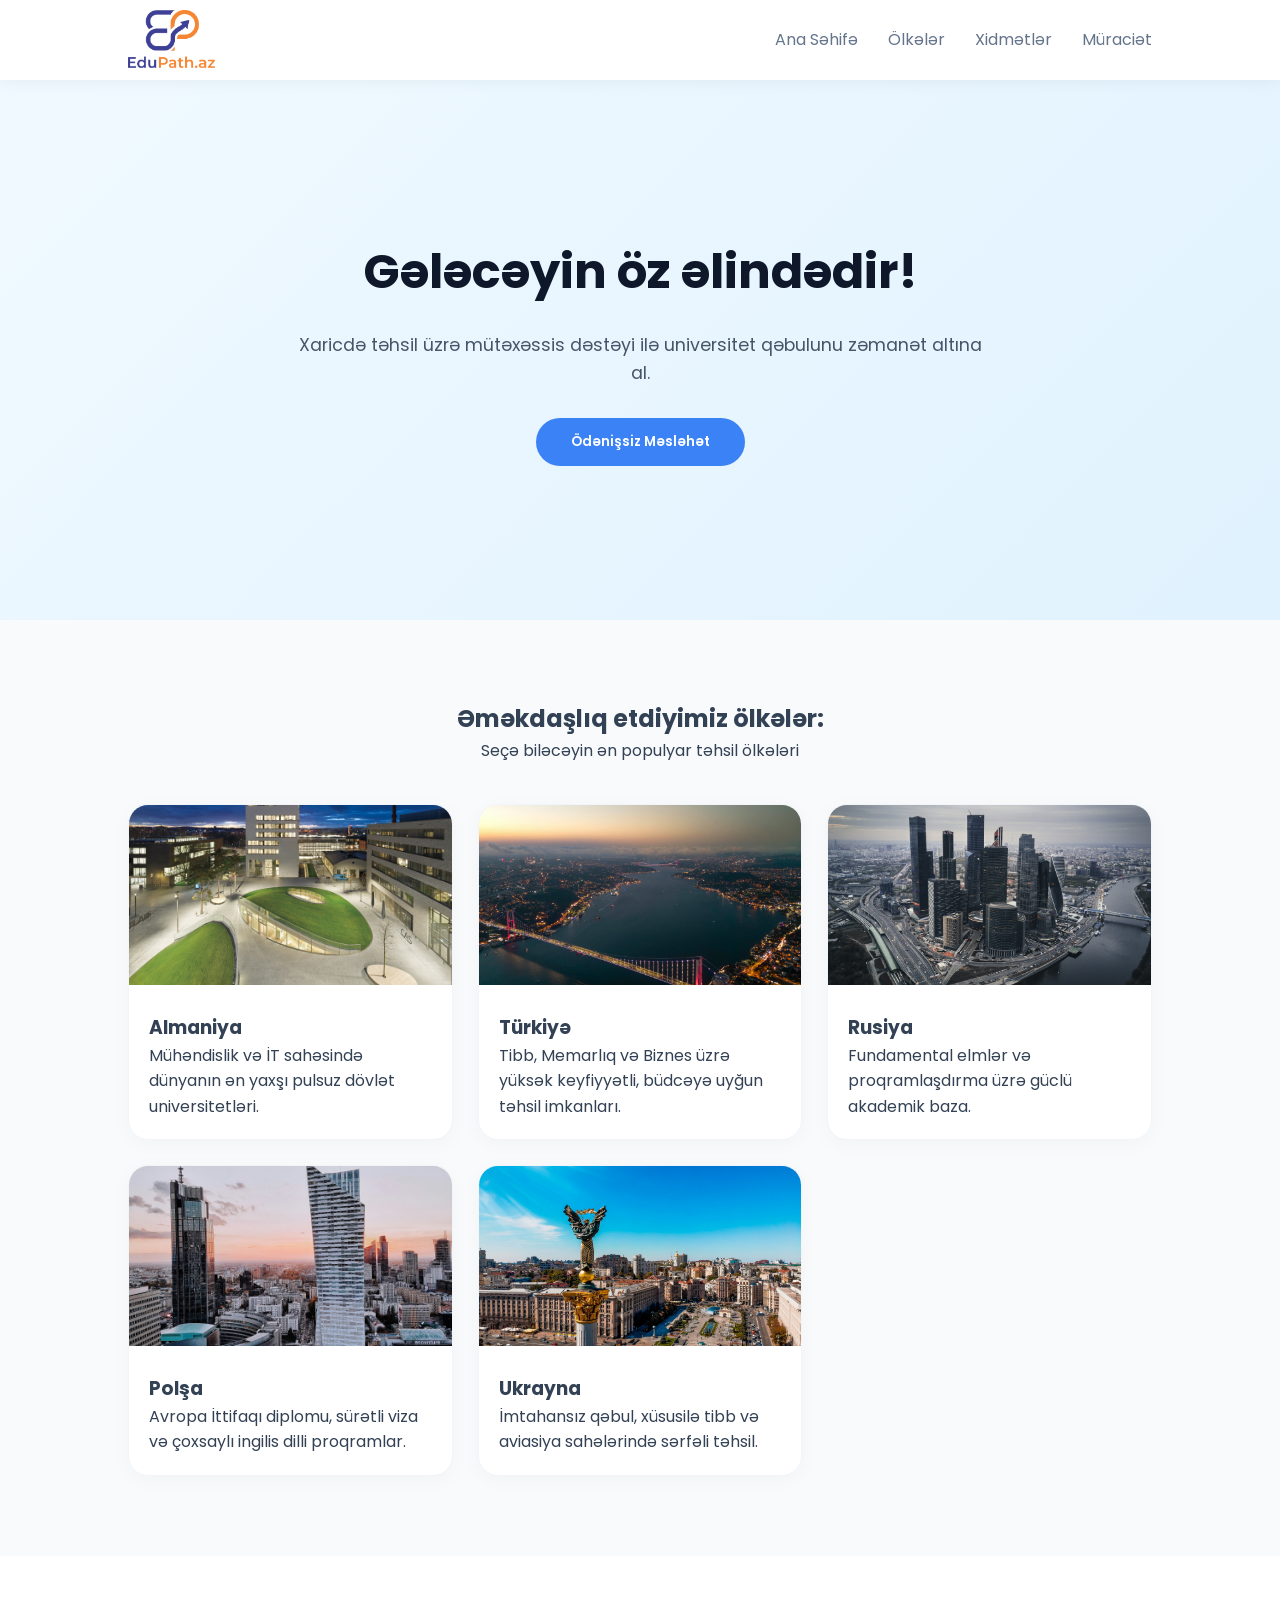
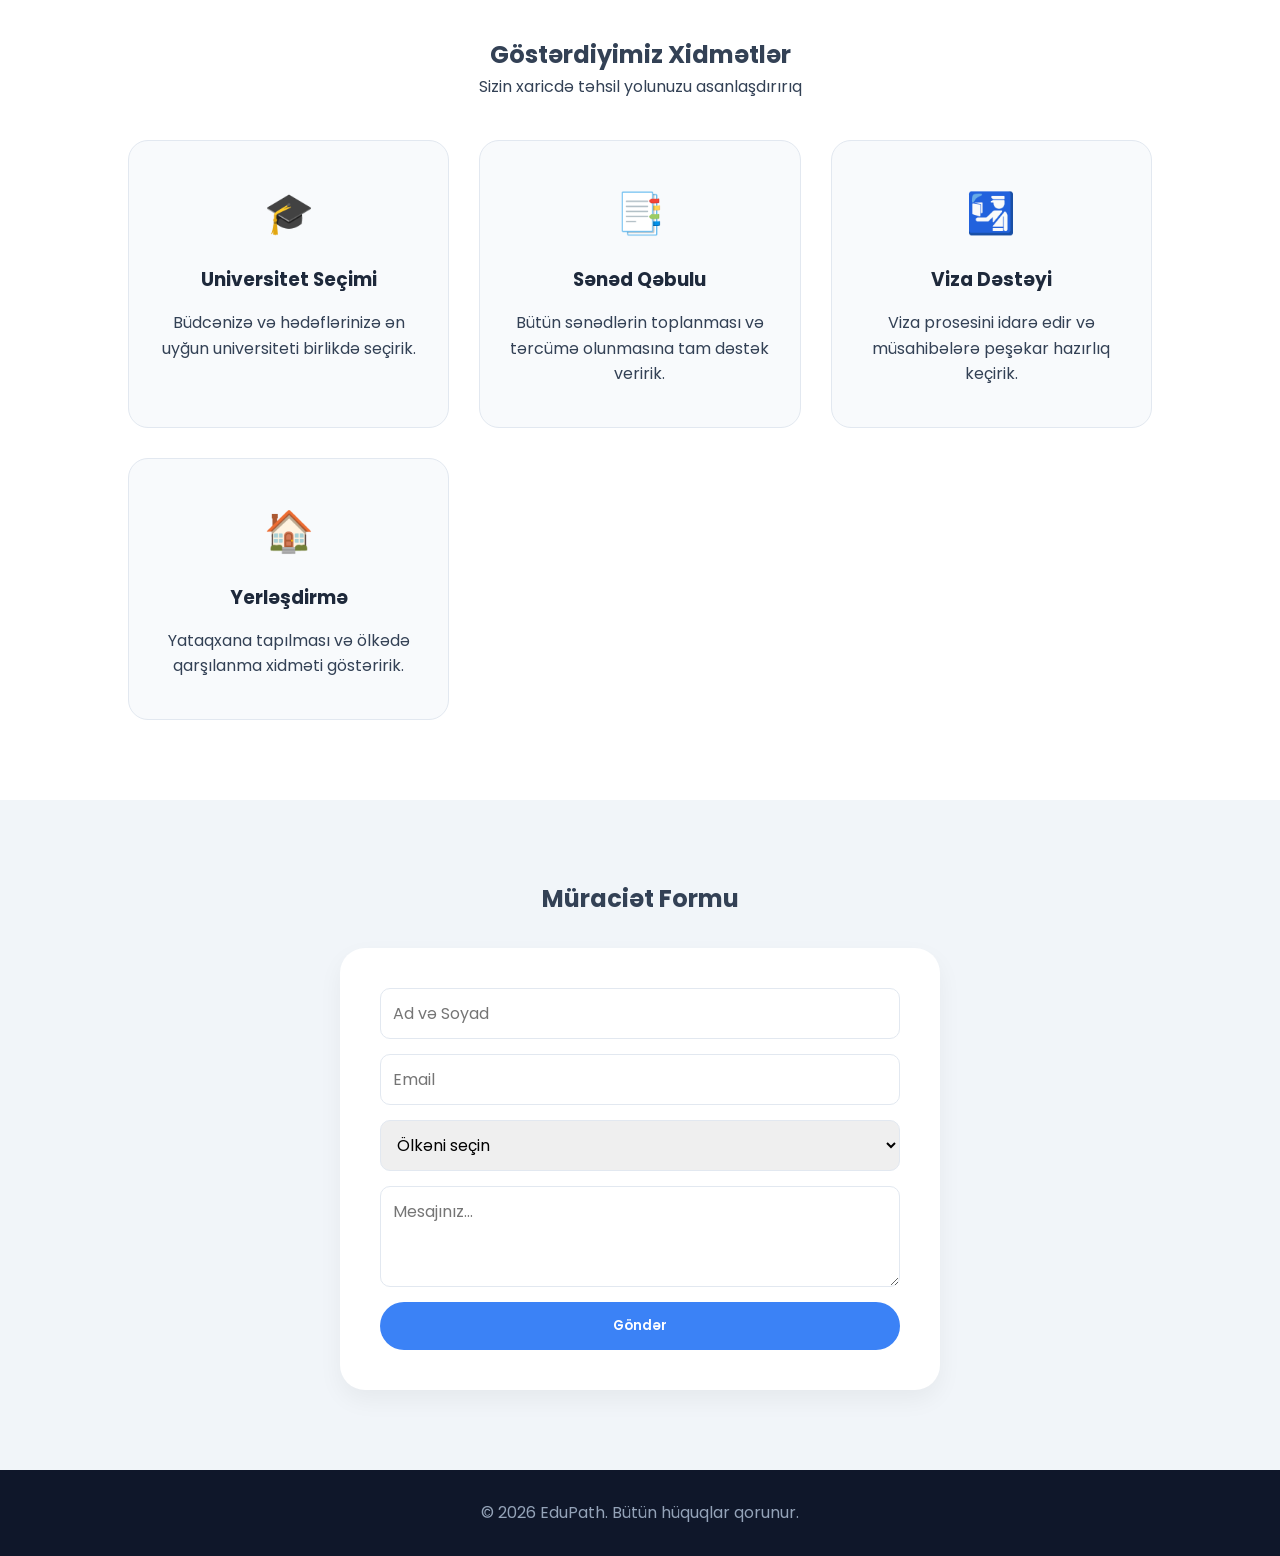
==== index.html @ 44a22308 "Update index.html" ====
<!DOCTYPE html>
<html lang="az">
<head>
    <meta charset="UTF-8">
    <meta name="viewport" content="width=device-width, initial-scale=1.0">
    <title>EduPath | Xaricdə Təhsil Konsultasiyası</title>
    <link rel="icon" type="image/png" href="favicon.png">
    <link href="https://fonts.googleapis.com/css2?family=Poppins:wght@300;400;600&display=swap" rel="stylesheet">
    
    <style>
        * { margin: 0; padding: 0; box-sizing: border-box; font-family: 'Poppins', sans-serif; scroll-behavior: smooth; }
        body { background-color: #f8fafc; color: #334155; line-height: 1.6; }

        /* Naviqasiya */
        nav {
            display: flex; justify-content: space-between; align-items: center;
            padding: 10px 10%; background: #ffffff;
            box-shadow: 0 2px 15px rgba(0,0,0,0.05);
            position: sticky; top: 0; z-index: 1000;
        }
        
        /* LOGO ÜÇÜN STİLLƏR - Yalnız Şəkil */
        .logo-link {
            display: flex;
            align-items: center;
            text-decoration: none;
        }
        .site-logo {
            height: 60px; /* Logonun hündürlüyünü buradan tənzimləyə bilərsən */
            width: auto;
            display: block;
        }

        nav ul { display: flex; list-style: none; }
        nav ul li { margin-left: 30px; }
        nav ul li a { text-decoration: none; color: #64748b; transition: 0.3s; }
        nav ul li a:hover { color: #3b82f6; }

        /* Hero */
        header {
            height: 60vh; display: flex; align-items: center; justify-content: center;
            text-align: center; background: linear-gradient(135deg, #f0f9ff 0%, #e0f2fe 100%);
            padding: 0 20px;
        }
        .hero-content h1 { font-size: 3rem; margin-bottom: 20px; color: #0f172a; }
        .hero-content p { font-size: 1.1rem; color: #475569; max-width: 700px; margin: 0 auto 30px; }

        /* Buttons */
        .btn-main {
            display: inline-block; padding: 14px 35px; background: #3b82f6; color: #fff;
            text-decoration: none; border-radius: 50px; font-weight: 600; transition: 0.3s;
            border: none; cursor: pointer;
        }
        .btn-main:hover { background: #2563eb; transform: translateY(-2px); }

        /* Popup (Modal) Styles */
        .modal-overlay {
            position: fixed; top: 0; left: 0; width: 100%; height: 100%;
            background: rgba(0, 0, 0, 0.5); display: none; 
            justify-content: center; align-items: center; z-index: 2000;
        }
        .modal-content {
            background: #fff; padding: 40px; border-radius: 20px;
            max-width: 500px; width: 90%; position: relative; text-align: center;
            box-shadow: 0 20px 40px rgba(0,0,0,0.2);
            animation: fadeIn 0.3s ease;
        }
        @keyframes fadeIn { from { transform: translateY(-20px); opacity: 0; } to { transform: translateY(0); opacity: 1; } }
        
        .close-btn {
            position: absolute; top: 15px; right: 20px; font-size: 24px;
            cursor: pointer; color: #94a3b8; font-weight: bold;
        }
        .close-btn:hover { color: #ef4444; }
        .modal-content h2 { margin-bottom: 15px; color: #1e293b; }
        .modal-content p { margin-bottom: 25px; color: #64748b; font-size: 1rem; }

        /* Ölkələr Grid */
        #countries { padding: 80px 10%; text-align: center; }
        .country-grid {
            display: grid; grid-template-columns: repeat(auto-fill, minmax(280px, 1fr));
            gap: 25px; margin-top: 40px;
        }
        .country-link { text-decoration: none; color: inherit; display: block; }
        .country-card {
            background: #fff; border-radius: 20px; overflow: hidden;
            box-shadow: 0 4px 20px rgba(0,0,0,0.03); border: 1px solid #f1f5f9;
            transition: all 0.4s ease;
        }
        .country-card:hover {
            transform: scale(1.05);
            box-shadow: 0 15px 35px rgba(59, 130, 246, 0.3);
        }
        .country-img { width: 100%; height: 180px; object-fit: cover; }
        .card-body { padding: 20px; text-align: left; }

        /* Xidmətlərimiz Bölməsi */
        #services { padding: 80px 10%; background-color: #ffffff; text-align: center; }
        .services-grid { display: grid; grid-template-columns: repeat(auto-fit, minmax(250px, 1fr)); gap: 30px; margin-top: 40px; }
        .service-card { 
            padding: 40px 30px; background: #f8fafc; border-radius: 20px; 
            transition: 0.3s; border: 1px solid #e2e8f0; 
        }
        .service-card:hover { background: #3b82f6; transform: translateY(-10px); color: #fff; }
        .service-card:hover h3, .service-card:hover p { color: #fff; }
        .service-icon { font-size: 40px; margin-bottom: 20px; display: block; }
        .service-card h3 { margin-bottom: 15px; color: #1e293b; }

        /* Əlaqə Formu */
        #contact { padding: 80px 10%; background: #f1f5f9; }
        .contact-container { max-width: 600px; margin: 0 auto; background: #ffffff; padding: 40px; border-radius: 25px; box-shadow: 0 10px 25px rgba(0,0,0,0.05); }
        .contact-form { display: flex; flex-direction: column; gap: 15px; }
        .contact-form input, .contact-form select, .contact-form textarea {
            padding: 12px; border: 1px solid #e2e8f0; border-radius: 10px; outline: none; font-size: 1rem;
        }

        footer { padding: 30px; text-align: center; background: #0f172a; color: #94a3b8; }
    </style>
</head>
<body>

    <div class="modal-overlay" id="modalOverlay">
        <div class="modal-content">
            <span class="close-btn" onclick="closeModal()">&times;</span>
            <h2>Bizim Haqqımızda</h2>
            <p><strong>EduPath</strong> olaraq 2017-ci ildən bəri fəaliyyət göstəririk. Bu günə qədər 428 tələbənin xaricdə pulsuz və güzəştli təhsil almasına vəsilə olmuşuq. Peşəkar komandamız sənəd qəbulundan viza dəstəyinə qədər hər addımda sizin yanınızdadır!</p>
            <button class="btn-main" onclick="goToContact()">İndi Müraciət Et</button>
        </div>
    </div>

    <nav>
        <a href="#" class="logo-link">
            <img src="logo.png" alt="EduPath Logo" class="site-logo">
        </a>
        <ul>
            <li><a href="#home">Ana Səhifə</a></li>
            <li><a href="#countries">Ölkələr</a></li>
            <li><a href="#services">Xidmətlər</a></li>
            <li><a href="#contact">Müraciət</a></li>
        </ul>
    </nav>

    <header id="home">
        <div class="hero-content">
            <h1>Gələcəyin öz əlindədir!</h1>
            <p>Xaricdə təhsil üzrə mütəxəssis dəstəyi ilə universitet qəbulunu zəmanət altına al.</p>
            <button class="btn-main" onclick="openModal()">Ödənişsiz Məsləhət</button>
        </div>
    </header>

    <section id="countries">
        <div class="section-title">
            <h2>Əməkdaşlıq etdiyimiz ölkələr:</h2>
            <p>Seçə biləcəyin ən populyar təhsil ölkələri</p>
        </div>
        <div class="country-grid">
            
            <a href="germany.html" class="country-link">
                <div class="country-card">
                    <img src="almaniya.jpg" class="country-img">
                    <div class="card-body">
                        <h3>Almaniya</h3>
                        <p>Mühəndislik və İT sahəsində dünyanın ən yaxşı pulsuz dövlət universitetləri.</p>
                    </div>
                </div>
            </a>

            <a href="turkey.html" class="country-link">
                <div class="country-card">
                    <img src="turkiye.jpg" class="country-img">
                    <div class="card-body">
                        <h3>Türkiyə</h3>
                        <p>Tibb, Memarlıq və Biznes üzrə yüksək keyfiyyətli, büdcəyə uyğun təhsil imkanları.</p>
                    </div>
                </div>
            </a>

            <a href="russia.html" class="country-link">
                <div class="country-card">
                    <img src="rusiya.jpg" class="country-img">
                    <div class="card-body">
                        <h3>Rusiya</h3>
                        <p>Fundamental elmlər və proqramlaşdırma üzrə güclü akademik baza.</p>
                    </div>
                </div>
            </a>

            <a href="poland.html" class="country-link">
                <div class="country-card">
                    <img src="polsa.jpg" class="country-img">
                    <div class="card-body">
                        <h3>Polşa</h3>
                        <p>Avropa İttifaqı diplomu, sürətli viza və çoxsaylı ingilis dilli proqramlar.</p>
                    </div>
                </div>
            </a>

            <a href="ukraine.html" class="country-link">
                <div class="country-card">
                    <img src="ukrayna.jpg" class="country-img">
                    <div class="card-body">
                        <h3>Ukrayna</h3>
                        <p>İmtahansız qəbul, xüsusilə tibb və aviasiya sahələrində sərfəli təhsil.</p>
                    </div>
                </div>
            </a>

        </div>
    </section>

    <section id="services">
        <div class="section-title">
            <h2>Göstərdiyimiz Xidmətlər</h2>
            <p>Sizin xaricdə təhsil yolunuzu asanlaşdırırıq</p>
        </div>
        <div class="services-grid">
            <div class="service-card">
                <span class="service-icon">🎓</span>
                <h3>Universitet Seçimi</h3>
                <p>Büdcənizə və hədəflərinizə ən uyğun universiteti birlikdə seçirik.</p>
            </div>
            <div class="service-card">
                <span class="service-icon">📑</span>
                <h3>Sənəd Qəbulu</h3>
                <p>Bütün sənədlərin toplanması və tərcümə olunmasına tam dəstək veririk.</p>
            </div>
            <div class="service-card">
                <span class="service-icon">🛂</span>
                <h3>Viza Dəstəyi</h3>
                <p>Viza prosesini idarə edir və müsahibələrə peşəkar hazırlıq keçirik.</p>
            </div>
            <div class="service-card">
                <span class="service-icon">🏠</span>
                <h3>Yerləşdirmə</h3>
                <p>Yataqxana tapılması və ölkədə qarşılanma xidməti göstəririk.</p>
            </div>
        </div>
    </section>

    <section id="contact">
        <div class="section-title" style="text-align: center; margin-bottom: 30px;"><h2>Müraciət Formu</h2></div>
        <div class="contact-container">
            <form class="contact-form" id="tgForm">
                <input type="text" id="name" placeholder="Ad və Soyad" required>
                <input type="email" id="email" placeholder="Email" required>
                <select id="country" required>
                    <option value="">Ölkəni seçin</option>
                    <option value="Almaniya">Almaniya</option>
                    <option value="Türkiyə">Türkiyə</option>
                    <option value="Rusiya">Rusiya</option>
                    <option value="Polşa">Polşa</option>
                    <option value="Ukrayna">Ukrayna</option>
                </select>
                <textarea id="message" rows="3" placeholder="Mesajınız..."></textarea>
                <button type="submit" class="btn-main">Göndər</button>
            </form>
        </div>
    </section>

    <footer><p>&copy; 2026 EduPath. Bütün hüquqlar qorunur.</p></footer>

    <script>
        const modal = document.getElementById('modalOverlay');

        function openModal() { modal.style.display = 'flex'; }
        function closeModal() { modal.style.display = 'none'; }
        function goToContact() {
            closeModal();
            window.location.href = '#contact';
        }

        window.onclick = function(event) {
            if (event.target == modal) { closeModal(); }
        }

        // TELEGRAM BOT KODU
        document.getElementById('tgForm').addEventListener('submit', function(e) {
            e.preventDefault();
            
            const btn = e.target.querySelector('button');
            btn.innerText = "Göndərilir...";
            btn.disabled = true;

            const token = "8630816299:AAHpov9BAkORVrteqUJTO4ZOSeQea_SyYTg";
            const chat_id = "7766487634";

            const name = document.getElementById('name').value;
            const email = document.getElementById('email').value;
            const country = document.getElementById('country').value;
            const message = document.getElementById('message').value;

            const full_text = `🚀 *Yeni Müraciət!*\n\n👤 *Ad:* ${name}\n📧 *Email:* ${email}\n🌍 *Ölkə:* ${country}\n📝 *Mesaj:* ${message}`;

            fetch(`https://api.telegram.org/bot${token}/sendMessage`, {
                method: 'POST',
                headers: { 'Content-Type': 'application/json' },
                body: JSON.stringify({
                    chat_id: chat_id,
                    text: full_text,
                    parse_mode: "Markdown"
                })
            })
            .then(response => {
                if (response.ok) {
                    alert("Müraciətiniz göndərildi! Tezliklə sizinlə əlaqə saxlanılacaq.");
                    document.getElementById('tgForm').reset();
                } else {
                    alert("Xəta baş verdi.");
                }
            })
            .catch(error => alert("Bağlantı xətası."))
            .finally(() => {
                btn.innerText = "Göndər";
                btn.disabled = false;
            });
        });
    </script>
</body>
</html>
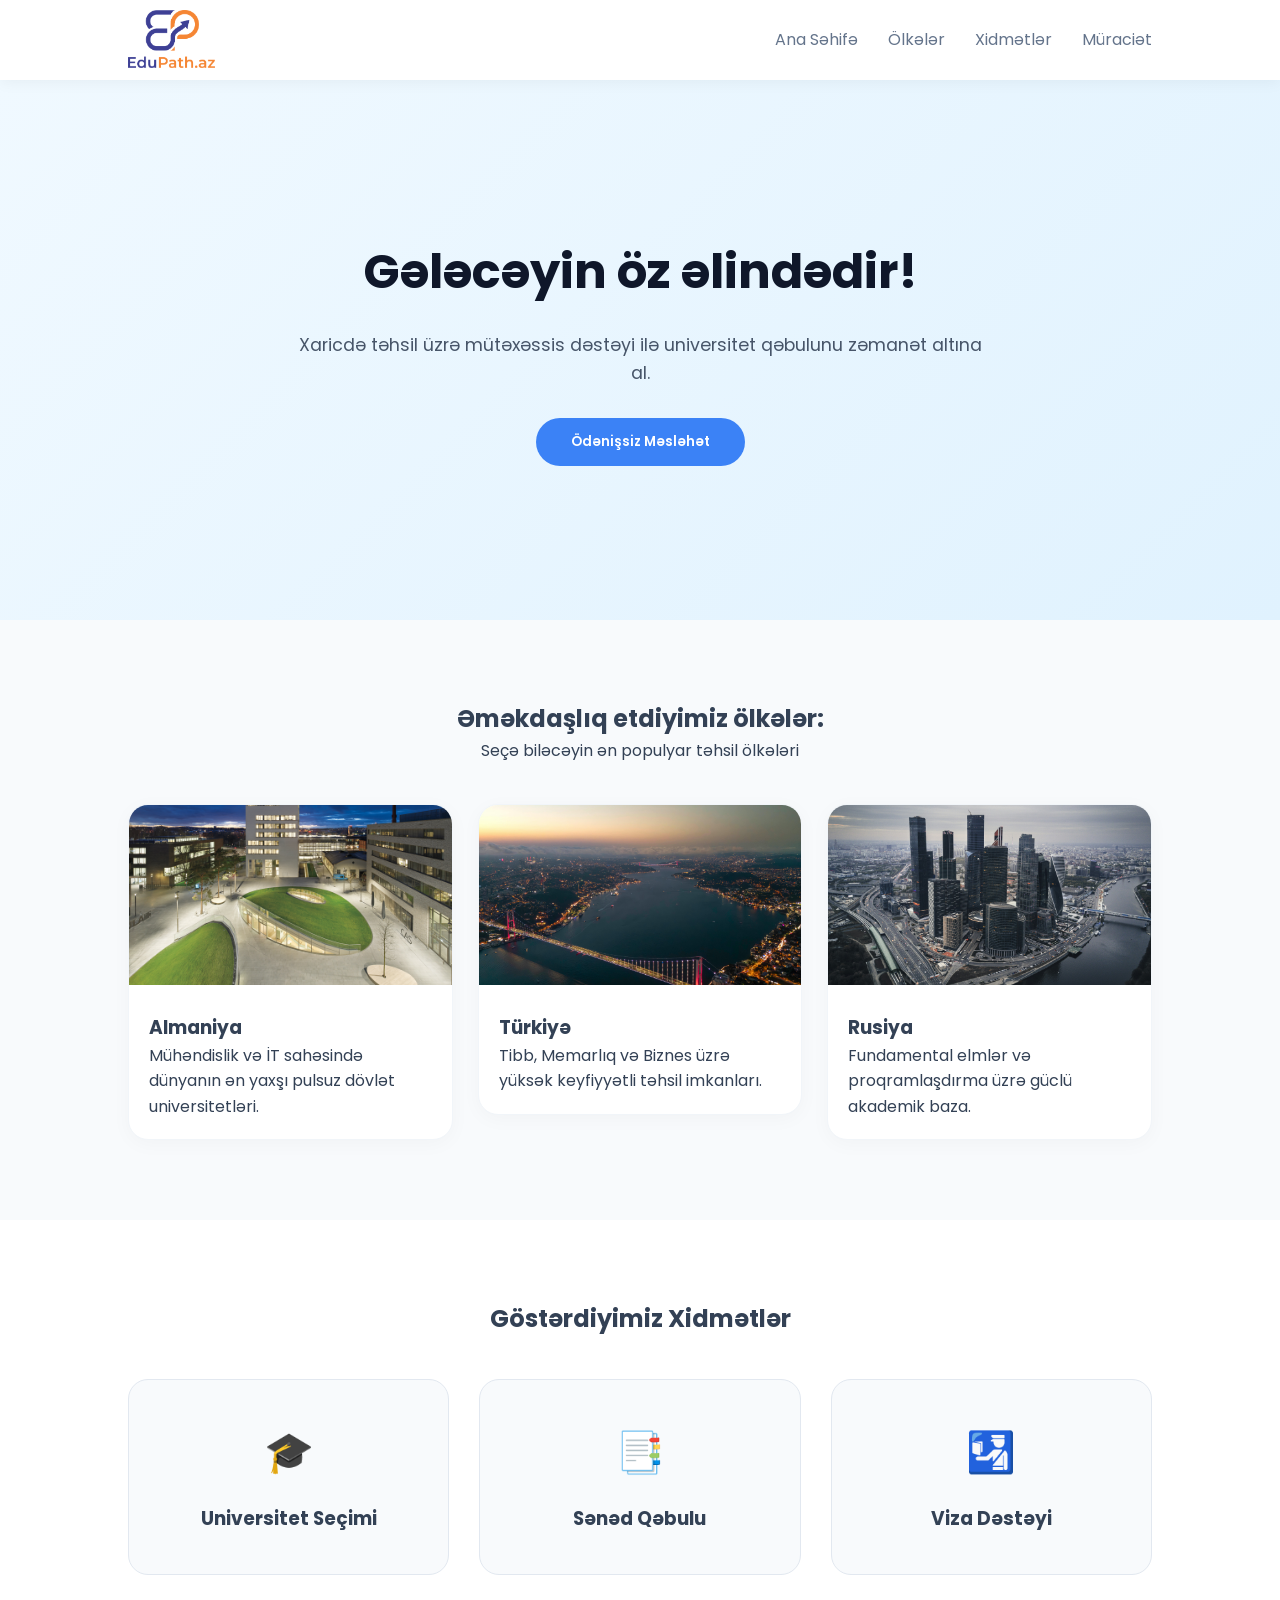
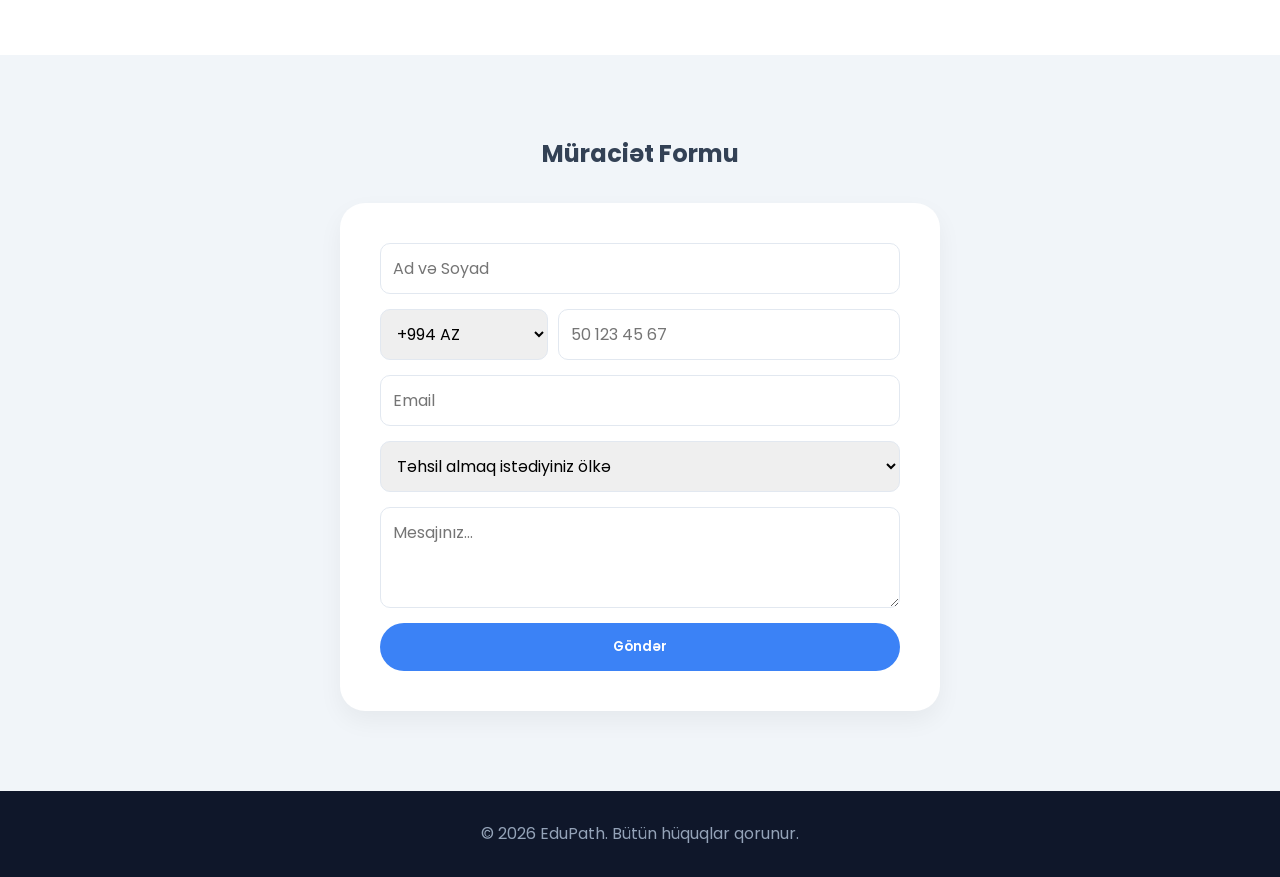
==== commit 8e240dc4: "Update index.html" ====
--- a/index.html
+++ b/index.html
@@ -19,17 +19,8 @@
             position: sticky; top: 0; z-index: 1000;
         }
         
-        /* LOGO ÜÇÜN STİLLƏR - Yalnız Şəkil */
-        .logo-link {
-            display: flex;
-            align-items: center;
-            text-decoration: none;
-        }
-        .site-logo {
-            height: 60px; /* Logonun hündürlüyünü buradan tənzimləyə bilərsən */
-            width: auto;
-            display: block;
-        }
+        .logo-link { display: flex; align-items: center; text-decoration: none; }
+        .site-logo { height: 60px; width: auto; display: block; }
 
         nav ul { display: flex; list-style: none; }
         nav ul li { margin-left: 30px; }
@@ -53,7 +44,7 @@
         }
         .btn-main:hover { background: #2563eb; transform: translateY(-2px); }
 
-        /* Popup (Modal) Styles */
+        /* Popup (Modal) */
         .modal-overlay {
             position: fixed; top: 0; left: 0; width: 100%; height: 100%;
             background: rgba(0, 0, 0, 0.5); display: none; 
@@ -67,52 +58,36 @@
         }
         @keyframes fadeIn { from { transform: translateY(-20px); opacity: 0; } to { transform: translateY(0); opacity: 1; } }
         
-        .close-btn {
-            position: absolute; top: 15px; right: 20px; font-size: 24px;
-            cursor: pointer; color: #94a3b8; font-weight: bold;
-        }
+        .close-btn { position: absolute; top: 15px; right: 20px; font-size: 24px; cursor: pointer; color: #94a3b8; font-weight: bold; }
         .close-btn:hover { color: #ef4444; }
-        .modal-content h2 { margin-bottom: 15px; color: #1e293b; }
-        .modal-content p { margin-bottom: 25px; color: #64748b; font-size: 1rem; }
 
         /* Ölkələr Grid */
         #countries { padding: 80px 10%; text-align: center; }
-        .country-grid {
-            display: grid; grid-template-columns: repeat(auto-fill, minmax(280px, 1fr));
-            gap: 25px; margin-top: 40px;
-        }
+        .country-grid { display: grid; grid-template-columns: repeat(auto-fill, minmax(280px, 1fr)); gap: 25px; margin-top: 40px; }
         .country-link { text-decoration: none; color: inherit; display: block; }
-        .country-card {
-            background: #fff; border-radius: 20px; overflow: hidden;
-            box-shadow: 0 4px 20px rgba(0,0,0,0.03); border: 1px solid #f1f5f9;
-            transition: all 0.4s ease;
-        }
-        .country-card:hover {
-            transform: scale(1.05);
-            box-shadow: 0 15px 35px rgba(59, 130, 246, 0.3);
-        }
+        .country-card { background: #fff; border-radius: 20px; overflow: hidden; box-shadow: 0 4px 20px rgba(0,0,0,0.03); border: 1px solid #f1f5f9; transition: all 0.4s ease; }
+        .country-card:hover { transform: scale(1.05); box-shadow: 0 15px 35px rgba(59, 130, 246, 0.3); }
         .country-img { width: 100%; height: 180px; object-fit: cover; }
         .card-body { padding: 20px; text-align: left; }
 
-        /* Xidmətlərimiz Bölməsi */
+        /* Xidmətlər */
         #services { padding: 80px 10%; background-color: #ffffff; text-align: center; }
         .services-grid { display: grid; grid-template-columns: repeat(auto-fit, minmax(250px, 1fr)); gap: 30px; margin-top: 40px; }
-        .service-card { 
-            padding: 40px 30px; background: #f8fafc; border-radius: 20px; 
-            transition: 0.3s; border: 1px solid #e2e8f0; 
-        }
+        .service-card { padding: 40px 30px; background: #f8fafc; border-radius: 20px; transition: 0.3s; border: 1px solid #e2e8f0; }
         .service-card:hover { background: #3b82f6; transform: translateY(-10px); color: #fff; }
         .service-card:hover h3, .service-card:hover p { color: #fff; }
         .service-icon { font-size: 40px; margin-bottom: 20px; display: block; }
-        .service-card h3 { margin-bottom: 15px; color: #1e293b; }
-
-        /* Əlaqə Formu */
+
+        /* Əlaqə Formu & Telefon Dizaynı */
         #contact { padding: 80px 10%; background: #f1f5f9; }
         .contact-container { max-width: 600px; margin: 0 auto; background: #ffffff; padding: 40px; border-radius: 25px; box-shadow: 0 10px 25px rgba(0,0,0,0.05); }
         .contact-form { display: flex; flex-direction: column; gap: 15px; }
-        .contact-form input, .contact-form select, .contact-form textarea {
-            padding: 12px; border: 1px solid #e2e8f0; border-radius: 10px; outline: none; font-size: 1rem;
-        }
+        .contact-form input, .contact-form select, .contact-form textarea { padding: 12px; border: 1px solid #e2e8f0; border-radius: 10px; outline: none; font-size: 1rem; }
+        
+        /* Telefon nömrəsi üçün yan-yana duran sahə */
+        .phone-group { display: flex; gap: 10px; }
+        .phone-group select { flex: 1; }
+        .phone-group input { flex: 2; }
 
         footer { padding: 30px; text-align: center; background: #0f172a; color: #94a3b8; }
     </style>
@@ -123,7 +98,7 @@
         <div class="modal-content">
             <span class="close-btn" onclick="closeModal()">&times;</span>
             <h2>Bizim Haqqımızda</h2>
-            <p><strong>EduPath</strong> olaraq 2017-ci ildən bəri fəaliyyət göstəririk. Bu günə qədər 428 tələbənin xaricdə pulsuz və güzəştli təhsil almasına vəsilə olmuşuq. Peşəkar komandamız sənəd qəbulundan viza dəstəyinə qədər hər addımda sizin yanınızdadır!</p>
+            <p><strong>EduPath</strong> olaraq 2017-ci ildən bəri fəaliyyət göstəririk. Bu günə qədər 428 tələbənin xaricdə pulsuz və güzəştli təhsil almasına vəsilə olmuşuq.</p>
             <button class="btn-main" onclick="goToContact()">İndi Müraciət Et</button>
         </div>
     </div>
@@ -154,86 +129,33 @@
             <p>Seçə biləcəyin ən populyar təhsil ölkələri</p>
         </div>
         <div class="country-grid">
-            
             <a href="germany.html" class="country-link">
                 <div class="country-card">
                     <img src="almaniya.jpg" class="country-img">
-                    <div class="card-body">
-                        <h3>Almaniya</h3>
-                        <p>Mühəndislik və İT sahəsində dünyanın ən yaxşı pulsuz dövlət universitetləri.</p>
-                    </div>
+                    <div class="card-body"><h3>Almaniya</h3><p>Mühəndislik və İT sahəsində dünyanın ən yaxşı pulsuz dövlət universitetləri.</p></div>
                 </div>
             </a>
-
             <a href="turkey.html" class="country-link">
                 <div class="country-card">
                     <img src="turkiye.jpg" class="country-img">
-                    <div class="card-body">
-                        <h3>Türkiyə</h3>
-                        <p>Tibb, Memarlıq və Biznes üzrə yüksək keyfiyyətli, büdcəyə uyğun təhsil imkanları.</p>
-                    </div>
+                    <div class="card-body"><h3>Türkiyə</h3><p>Tibb, Memarlıq və Biznes üzrə yüksək keyfiyyətli təhsil imkanları.</p></div>
                 </div>
             </a>
-
             <a href="russia.html" class="country-link">
                 <div class="country-card">
                     <img src="rusiya.jpg" class="country-img">
-                    <div class="card-body">
-                        <h3>Rusiya</h3>
-                        <p>Fundamental elmlər və proqramlaşdırma üzrə güclü akademik baza.</p>
-                    </div>
+                    <div class="card-body"><h3>Rusiya</h3><p>Fundamental elmlər və proqramlaşdırma üzrə güclü akademik baza.</p></div>
                 </div>
             </a>
-
-            <a href="poland.html" class="country-link">
-                <div class="country-card">
-                    <img src="polsa.jpg" class="country-img">
-                    <div class="card-body">
-                        <h3>Polşa</h3>
-                        <p>Avropa İttifaqı diplomu, sürətli viza və çoxsaylı ingilis dilli proqramlar.</p>
-                    </div>
-                </div>
-            </a>
-
-            <a href="ukraine.html" class="country-link">
-                <div class="country-card">
-                    <img src="ukrayna.jpg" class="country-img">
-                    <div class="card-body">
-                        <h3>Ukrayna</h3>
-                        <p>İmtahansız qəbul, xüsusilə tibb və aviasiya sahələrində sərfəli təhsil.</p>
-                    </div>
-                </div>
-            </a>
-
         </div>
     </section>
 
     <section id="services">
-        <div class="section-title">
-            <h2>Göstərdiyimiz Xidmətlər</h2>
-            <p>Sizin xaricdə təhsil yolunuzu asanlaşdırırıq</p>
-        </div>
+        <div class="section-title"><h2>Göstərdiyimiz Xidmətlər</h2></div>
         <div class="services-grid">
-            <div class="service-card">
-                <span class="service-icon">🎓</span>
-                <h3>Universitet Seçimi</h3>
-                <p>Büdcənizə və hədəflərinizə ən uyğun universiteti birlikdə seçirik.</p>
-            </div>
-            <div class="service-card">
-                <span class="service-icon">📑</span>
-                <h3>Sənəd Qəbulu</h3>
-                <p>Bütün sənədlərin toplanması və tərcümə olunmasına tam dəstək veririk.</p>
-            </div>
-            <div class="service-card">
-                <span class="service-icon">🛂</span>
-                <h3>Viza Dəstəyi</h3>
-                <p>Viza prosesini idarə edir və müsahibələrə peşəkar hazırlıq keçirik.</p>
-            </div>
-            <div class="service-card">
-                <span class="service-icon">🏠</span>
-                <h3>Yerləşdirmə</h3>
-                <p>Yataqxana tapılması və ölkədə qarşılanma xidməti göstəririk.</p>
-            </div>
+            <div class="service-card"><span class="service-icon">🎓</span><h3>Universitet Seçimi</h3></div>
+            <div class="service-card"><span class="service-icon">📑</span><h3>Sənəd Qəbulu</h3></div>
+            <div class="service-card"><span class="service-icon">🛂</span><h3>Viza Dəstəyi</h3></div>
         </div>
     </section>
 
@@ -242,9 +164,23 @@
         <div class="contact-container">
             <form class="contact-form" id="tgForm">
                 <input type="text" id="name" placeholder="Ad və Soyad" required>
+                
+                <div class="phone-group">
+                    <select id="phoneCode" required>
+                        <option value="+994 AZ">+994 AZ</option>
+                        <option value="+90 TR">+90 TR</option>
+                        <option value="+49 DE">+49 DE</option>
+                        <option value="+7 RU">+7 RU</option>
+                        <option value="+48 PL">+48 PL</option>
+                        <option value="+1 US">+1 US</option>
+                        <option value="+44 UK">+44 UK</option>
+                    </select>
+                    <input type="tel" id="phone" placeholder="50 123 45 67" required>
+                </div>
+
                 <input type="email" id="email" placeholder="Email" required>
-                <select id="country" required>
-                    <option value="">Ölkəni seçin</option>
+                <select id="targetCountry" required>
+                    <option value="">Təhsil almaq istədiyiniz ölkə</option>
                     <option value="Almaniya">Almaniya</option>
                     <option value="Türkiyə">Türkiyə</option>
                     <option value="Rusiya">Rusiya</option>
@@ -261,17 +197,10 @@
 
     <script>
         const modal = document.getElementById('modalOverlay');
-
         function openModal() { modal.style.display = 'flex'; }
         function closeModal() { modal.style.display = 'none'; }
-        function goToContact() {
-            closeModal();
-            window.location.href = '#contact';
-        }
-
-        window.onclick = function(event) {
-            if (event.target == modal) { closeModal(); }
-        }
+        function goToContact() { closeModal(); window.location.href = '#contact'; }
+        window.onclick = function(event) { if (event.target == modal) { closeModal(); } }
 
         // TELEGRAM BOT KODU
         document.getElementById('tgForm').addEventListener('submit', function(e) {
@@ -285,11 +214,16 @@
             const chat_id = "7766487634";
 
             const name = document.getElementById('name').value;
+            const phoneCode = document.getElementById('phoneCode').value;
+            const phone = document.getElementById('phone').value;
             const email = document.getElementById('email').value;
-            const country = document.getElementById('country').value;
+            const targetCountry = document.getElementById('targetCountry').value;
             const message = document.getElementById('message').value;
 
-            const full_text = `🚀 *Yeni Müraciət!*\n\n👤 *Ad:* ${name}\n📧 *Email:* ${email}\n🌍 *Ölkə:* ${country}\n📝 *Mesaj:* ${message}`;
+            // Nömrəni və kodu birləşdiririk
+            const fullPhone = phoneCode + " " + phone;
+
+            const full_text = `🚀 *Yeni Müraciət!*\n\n👤 *Ad:* ${name}\n📞 *Telefon:* ${fullPhone}\n📧 *Email:* ${email}\n🌍 *Hədəf Ölkə:* ${targetCountry}\n📝 *Mesaj:* ${message}`;
 
             fetch(`https://api.telegram.org/bot${token}/sendMessage`, {
                 method: 'POST',
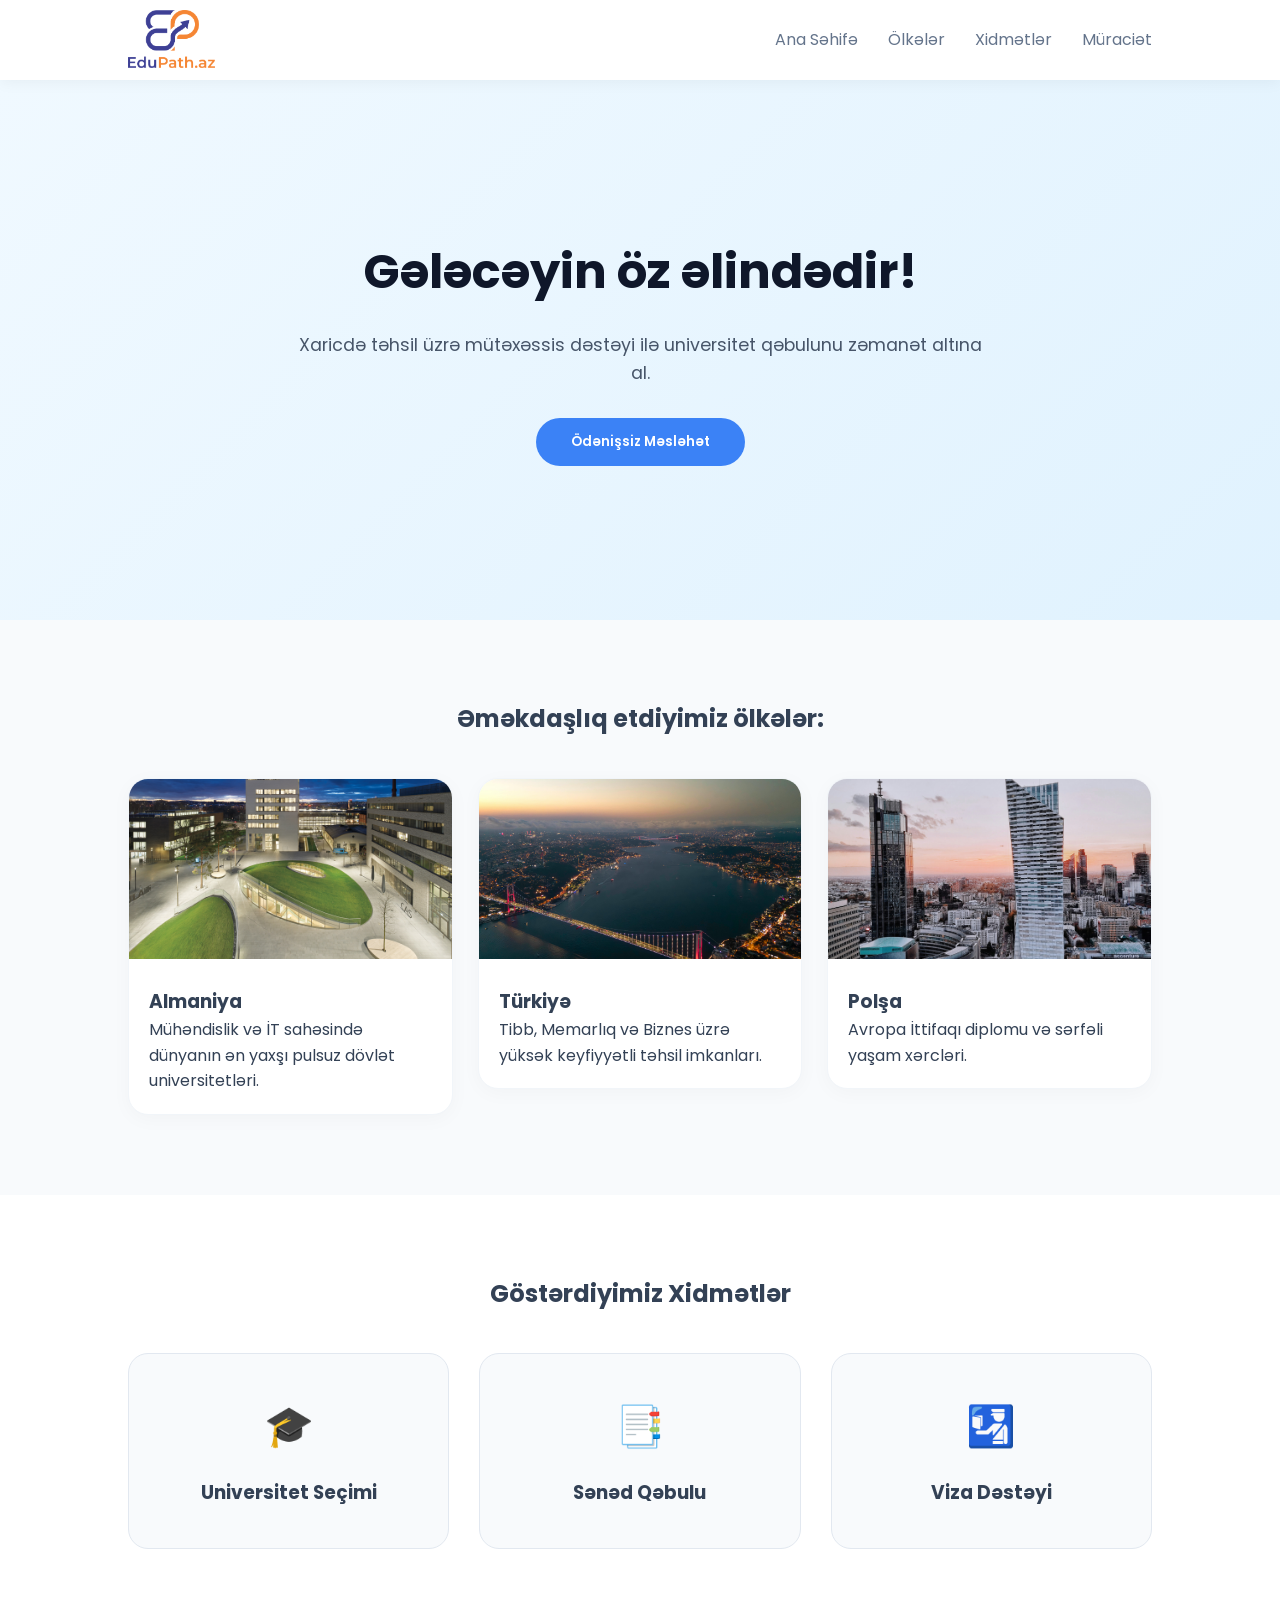
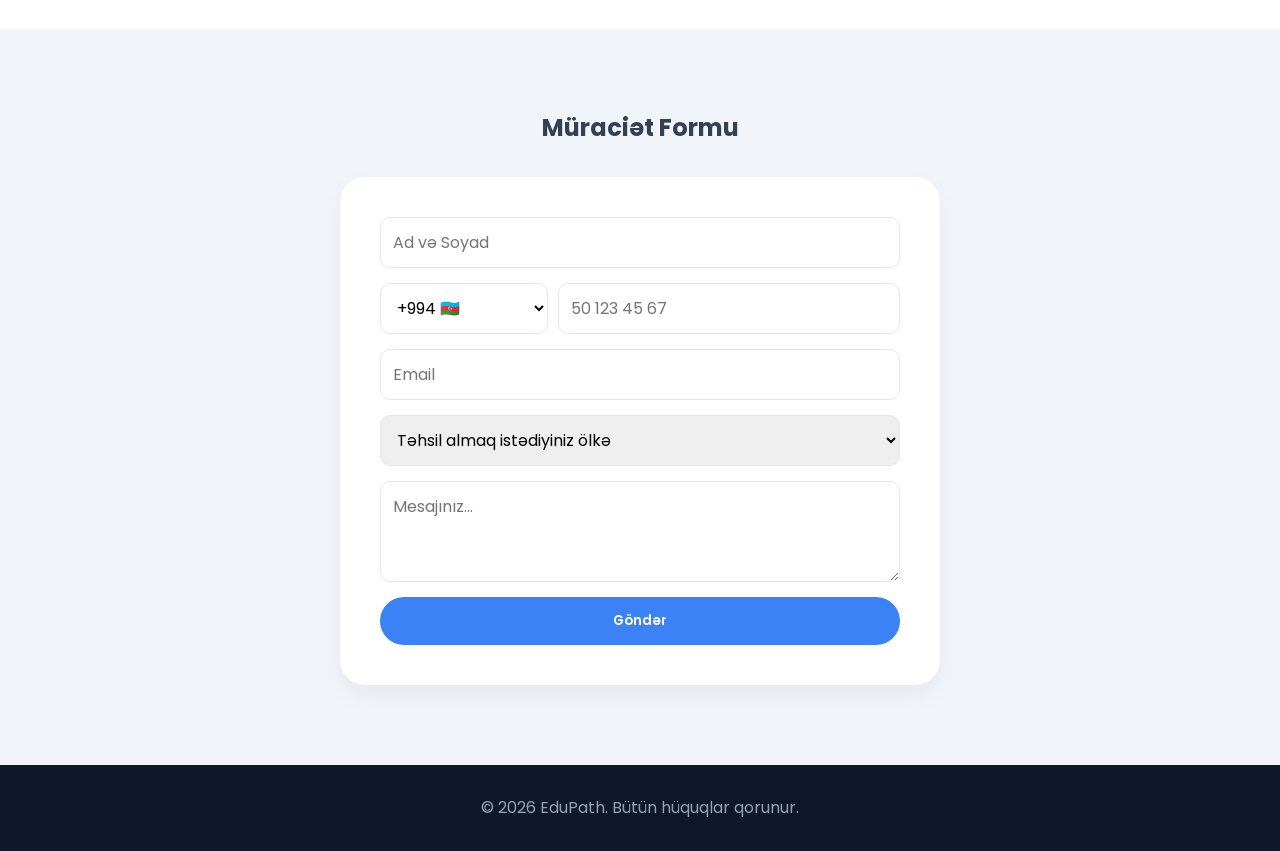
==== commit 27aa8c0a: "Update index.html" ====
--- a/index.html
+++ b/index.html
@@ -44,7 +44,7 @@
         }
         .btn-main:hover { background: #2563eb; transform: translateY(-2px); }
 
-        /* Popup (Modal) */
+        /* Modal */
         .modal-overlay {
             position: fixed; top: 0; left: 0; width: 100%; height: 100%;
             background: rgba(0, 0, 0, 0.5); display: none; 
@@ -57,9 +57,7 @@
             animation: fadeIn 0.3s ease;
         }
         @keyframes fadeIn { from { transform: translateY(-20px); opacity: 0; } to { transform: translateY(0); opacity: 1; } }
-        
-        .close-btn { position: absolute; top: 15px; right: 20px; font-size: 24px; cursor: pointer; color: #94a3b8; font-weight: bold; }
-        .close-btn:hover { color: #ef4444; }
+        .close-btn { position: absolute; top: 15px; right: 20px; font-size: 24px; cursor: pointer; color: #94a3b8; }
 
         /* Ölkələr Grid */
         #countries { padding: 80px 10%; text-align: center; }
@@ -78,15 +76,14 @@
         .service-card:hover h3, .service-card:hover p { color: #fff; }
         .service-icon { font-size: 40px; margin-bottom: 20px; display: block; }
 
-        /* Əlaqə Formu & Telefon Dizaynı */
+        /* Əlaqə Formu */
         #contact { padding: 80px 10%; background: #f1f5f9; }
         .contact-container { max-width: 600px; margin: 0 auto; background: #ffffff; padding: 40px; border-radius: 25px; box-shadow: 0 10px 25px rgba(0,0,0,0.05); }
         .contact-form { display: flex; flex-direction: column; gap: 15px; }
         .contact-form input, .contact-form select, .contact-form textarea { padding: 12px; border: 1px solid #e2e8f0; border-radius: 10px; outline: none; font-size: 1rem; }
         
-        /* Telefon nömrəsi üçün yan-yana duran sahə */
         .phone-group { display: flex; gap: 10px; }
-        .phone-group select { flex: 1; }
+        .phone-group select { flex: 1.2; background: #fff; cursor: pointer; }
         .phone-group input { flex: 2; }
 
         footer { padding: 30px; text-align: center; background: #0f172a; color: #94a3b8; }
@@ -98,7 +95,7 @@
         <div class="modal-content">
             <span class="close-btn" onclick="closeModal()">&times;</span>
             <h2>Bizim Haqqımızda</h2>
-            <p><strong>EduPath</strong> olaraq 2017-ci ildən bəri fəaliyyət göstəririk. Bu günə qədər 428 tələbənin xaricdə pulsuz və güzəştli təhsil almasına vəsilə olmuşuq.</p>
+            <p><strong>EduPath</strong> olaraq 2017-ci ildən bəri fəaliyyət göstəririk. Tələbələrin arzularını reallaşdırmaq üçün buradayıq.</p>
             <button class="btn-main" onclick="goToContact()">İndi Müraciət Et</button>
         </div>
     </div>
@@ -126,7 +123,6 @@
     <section id="countries">
         <div class="section-title">
             <h2>Əməkdaşlıq etdiyimiz ölkələr:</h2>
-            <p>Seçə biləcəyin ən populyar təhsil ölkələri</p>
         </div>
         <div class="country-grid">
             <a href="germany.html" class="country-link">
@@ -141,17 +137,17 @@
                     <div class="card-body"><h3>Türkiyə</h3><p>Tibb, Memarlıq və Biznes üzrə yüksək keyfiyyətli təhsil imkanları.</p></div>
                 </div>
             </a>
-            <a href="russia.html" class="country-link">
+            <a href="poland.html" class="country-link">
                 <div class="country-card">
-                    <img src="rusiya.jpg" class="country-img">
-                    <div class="card-body"><h3>Rusiya</h3><p>Fundamental elmlər və proqramlaşdırma üzrə güclü akademik baza.</p></div>
+                    <img src="polsa.jpg" class="country-img">
+                    <div class="card-body"><h3>Polşa</h3><p>Avropa İttifaqı diplomu və sərfəli yaşam xərcləri.</p></div>
                 </div>
             </a>
         </div>
     </section>
 
     <section id="services">
-        <div class="section-title"><h2>Göstərdiyimiz Xidmətlər</h2></div>
+        <div class="section-title" style="text-align: center;"><h2>Göstərdiyimiz Xidmətlər</h2></div>
         <div class="services-grid">
             <div class="service-card"><span class="service-icon">🎓</span><h3>Universitet Seçimi</h3></div>
             <div class="service-card"><span class="service-icon">📑</span><h3>Sənəd Qəbulu</h3></div>
@@ -167,13 +163,15 @@
                 
                 <div class="phone-group">
                     <select id="phoneCode" required>
-                        <option value="+994 AZ">+994 AZ</option>
-                        <option value="+90 TR">+90 TR</option>
-                        <option value="+49 DE">+49 DE</option>
-                        <option value="+7 RU">+7 RU</option>
-                        <option value="+48 PL">+48 PL</option>
-                        <option value="+1 US">+1 US</option>
-                        <option value="+44 UK">+44 UK</option>
+                        <option value="+994" data-label="🇦🇿">+994 🇦🇿</option>
+                        <option value="+90" data-label="🇹🇷">+90 🇹🇷</option>
+                        <option value="+7" data-label="🇰🇿">+7 🇰🇿</option>
+                        <option value="+998" data-label="🇺🇿">+998 🇺🇿</option>
+                        <option value="+996" data-label="🇰🇬">+996 🇰🇬</option>
+                        <option value="+7" data-label="🇷🇺">+7 🇷🇺</option>
+                        <option value="+49" data-label="🇩🇪">+49 🇩🇪</option>
+                        <option value="+48" data-label="🇵🇱">+48 🇵🇱</option>
+                        <option value="+420" data-label="🇨🇿">+420 🇨🇿</option>
                     </select>
                     <input type="tel" id="phone" placeholder="50 123 45 67" required>
                 </div>
@@ -183,9 +181,10 @@
                     <option value="">Təhsil almaq istədiyiniz ölkə</option>
                     <option value="Almaniya">Almaniya</option>
                     <option value="Türkiyə">Türkiyə</option>
-                    <option value="Rusiya">Rusiya</option>
                     <option value="Polşa">Polşa</option>
-                    <option value="Ukrayna">Ukrayna</option>
+                    <option value="Macarıstan">Macarıstan</option>
+                    <option value="Çexiya">Çexiya</option>
+                    <option value="İtaliya">İtaliya</option>
                 </select>
                 <textarea id="message" rows="3" placeholder="Mesajınız..."></textarea>
                 <button type="submit" class="btn-main">Göndər</button>
@@ -214,13 +213,13 @@
             const chat_id = "7766487634";
 
             const name = document.getElementById('name').value;
-            const phoneCode = document.getElementById('phoneCode').value;
+            const phoneCode = document.getElementById('phoneCode').value; // Yalnız +994 hissəsini götürür
             const phone = document.getElementById('phone').value;
             const email = document.getElementById('email').value;
             const targetCountry = document.getElementById('targetCountry').value;
             const message = document.getElementById('message').value;
 
-            // Nömrəni və kodu birləşdiririk
+            // Telegrama bayraqsız gedir
             const fullPhone = phoneCode + " " + phone;
 
             const full_text = `🚀 *Yeni Müraciət!*\n\n👤 *Ad:* ${name}\n📞 *Telefon:* ${fullPhone}\n📧 *Email:* ${email}\n🌍 *Hədəf Ölkə:* ${targetCountry}\n📝 *Mesaj:* ${message}`;
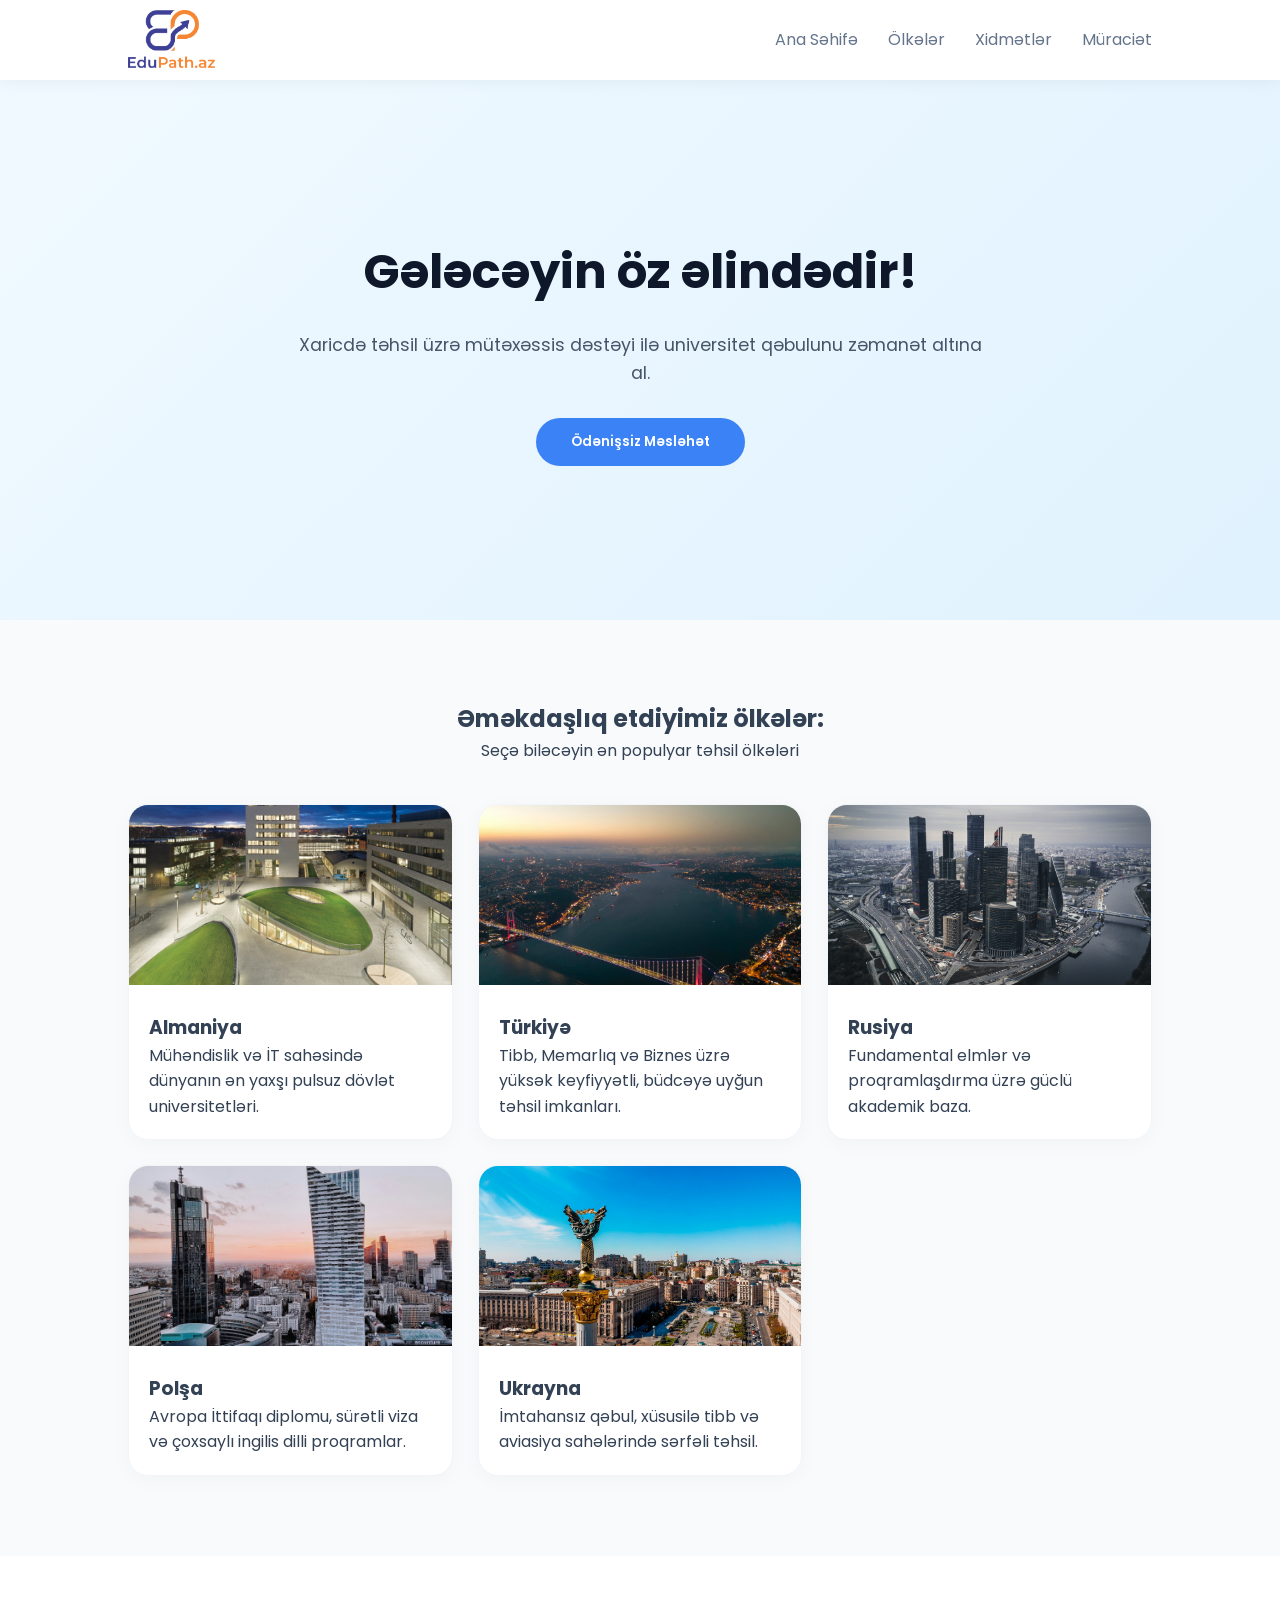
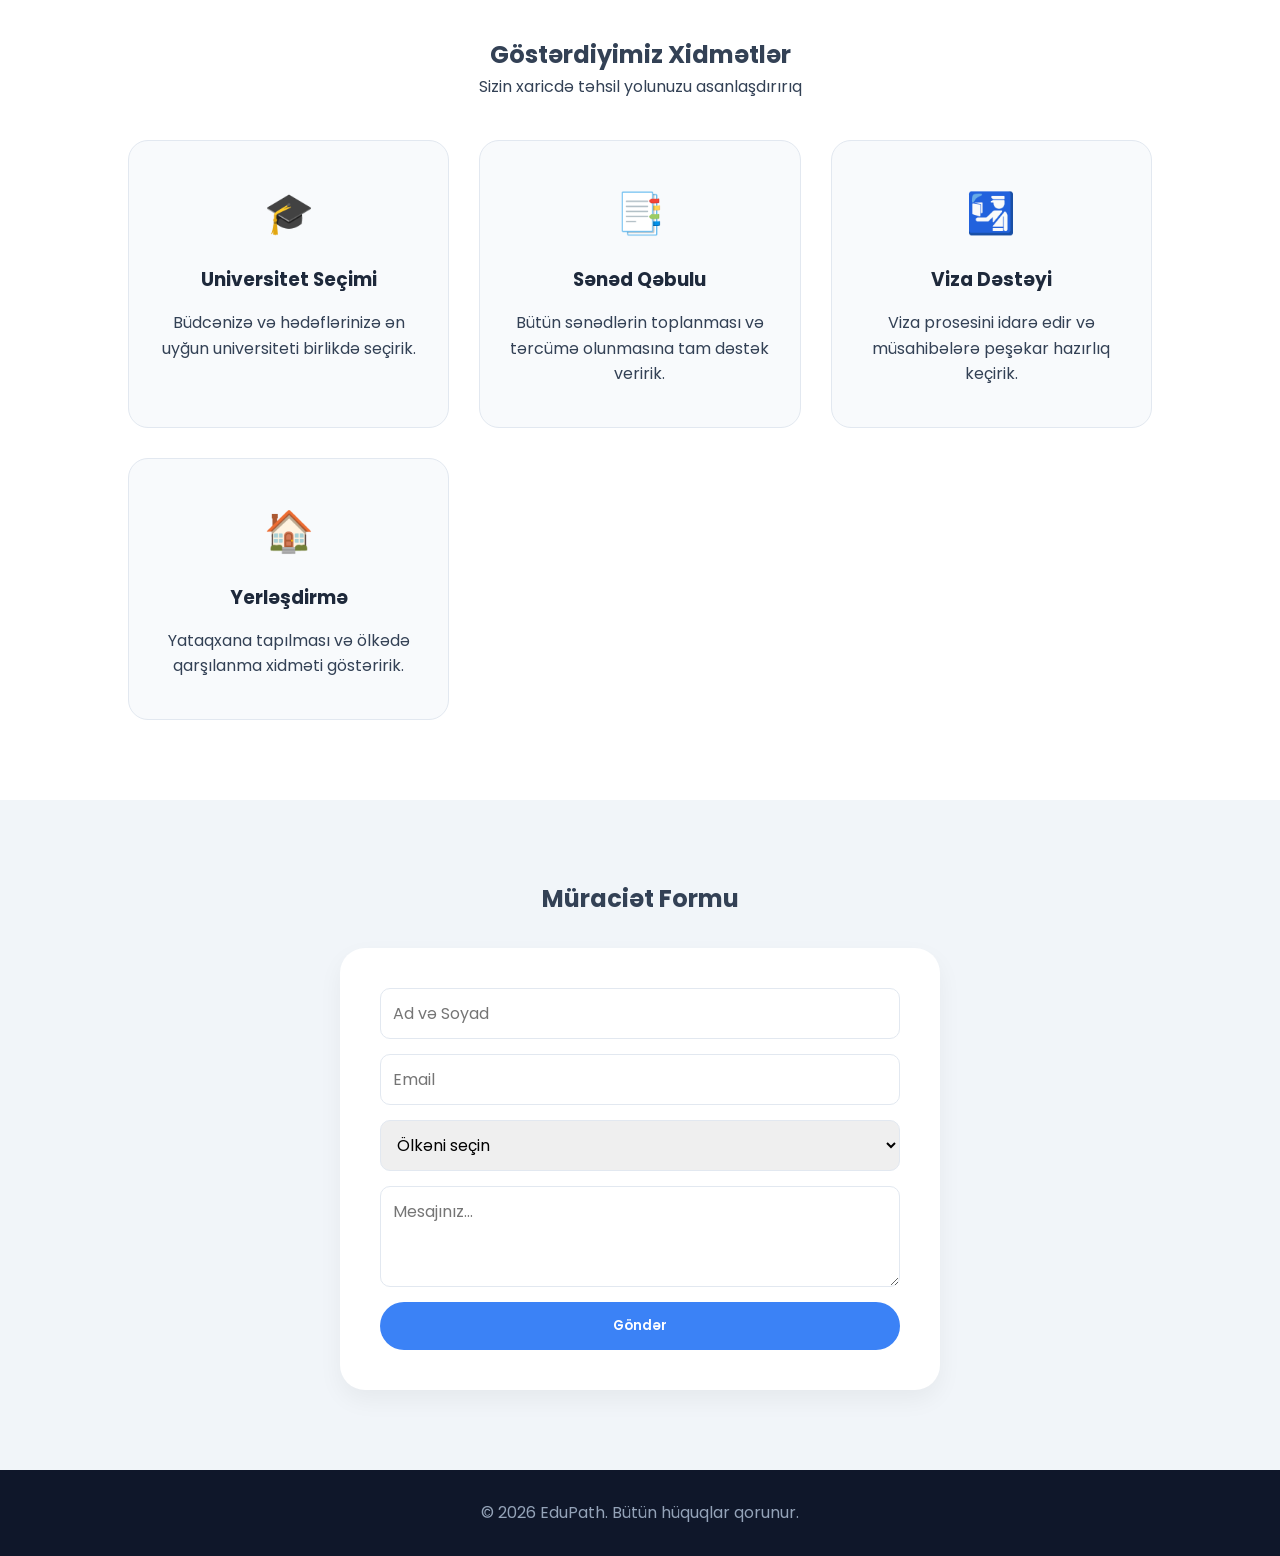
==== commit 5e8256f5: "Update index.html" ====
--- a/index.html
+++ b/index.html
@@ -19,8 +19,17 @@
             position: sticky; top: 0; z-index: 1000;
         }
         
-        .logo-link { display: flex; align-items: center; text-decoration: none; }
-        .site-logo { height: 60px; width: auto; display: block; }
+        /* LOGO ÜÇÜN STİLLƏR - Yalnız Şəkil */
+        .logo-link {
+            display: flex;
+            align-items: center;
+            text-decoration: none;
+        }
+        .site-logo {
+            height: 60px; /* Logonun hündürlüyünü buradan tənzimləyə bilərsən */
+            width: auto;
+            display: block;
+        }
 
         nav ul { display: flex; list-style: none; }
         nav ul li { margin-left: 30px; }
@@ -44,7 +53,7 @@
         }
         .btn-main:hover { background: #2563eb; transform: translateY(-2px); }
 
-        /* Modal */
+        /* Popup (Modal) Styles */
         .modal-overlay {
             position: fixed; top: 0; left: 0; width: 100%; height: 100%;
             background: rgba(0, 0, 0, 0.5); display: none; 
@@ -57,34 +66,53 @@
             animation: fadeIn 0.3s ease;
         }
         @keyframes fadeIn { from { transform: translateY(-20px); opacity: 0; } to { transform: translateY(0); opacity: 1; } }
-        .close-btn { position: absolute; top: 15px; right: 20px; font-size: 24px; cursor: pointer; color: #94a3b8; }
+        
+        .close-btn {
+            position: absolute; top: 15px; right: 20px; font-size: 24px;
+            cursor: pointer; color: #94a3b8; font-weight: bold;
+        }
+        .close-btn:hover { color: #ef4444; }
+        .modal-content h2 { margin-bottom: 15px; color: #1e293b; }
+        .modal-content p { margin-bottom: 25px; color: #64748b; font-size: 1rem; }
 
         /* Ölkələr Grid */
         #countries { padding: 80px 10%; text-align: center; }
-        .country-grid { display: grid; grid-template-columns: repeat(auto-fill, minmax(280px, 1fr)); gap: 25px; margin-top: 40px; }
+        .country-grid {
+            display: grid; grid-template-columns: repeat(auto-fill, minmax(280px, 1fr));
+            gap: 25px; margin-top: 40px;
+        }
         .country-link { text-decoration: none; color: inherit; display: block; }
-        .country-card { background: #fff; border-radius: 20px; overflow: hidden; box-shadow: 0 4px 20px rgba(0,0,0,0.03); border: 1px solid #f1f5f9; transition: all 0.4s ease; }
-        .country-card:hover { transform: scale(1.05); box-shadow: 0 15px 35px rgba(59, 130, 246, 0.3); }
+        .country-card {
+            background: #fff; border-radius: 20px; overflow: hidden;
+            box-shadow: 0 4px 20px rgba(0,0,0,0.03); border: 1px solid #f1f5f9;
+            transition: all 0.4s ease;
+        }
+        .country-card:hover {
+            transform: scale(1.05);
+            box-shadow: 0 15px 35px rgba(59, 130, 246, 0.3);
+        }
         .country-img { width: 100%; height: 180px; object-fit: cover; }
         .card-body { padding: 20px; text-align: left; }
 
-        /* Xidmətlər */
+        /* Xidmətlərimiz Bölməsi */
         #services { padding: 80px 10%; background-color: #ffffff; text-align: center; }
         .services-grid { display: grid; grid-template-columns: repeat(auto-fit, minmax(250px, 1fr)); gap: 30px; margin-top: 40px; }
-        .service-card { padding: 40px 30px; background: #f8fafc; border-radius: 20px; transition: 0.3s; border: 1px solid #e2e8f0; }
+        .service-card { 
+            padding: 40px 30px; background: #f8fafc; border-radius: 20px; 
+            transition: 0.3s; border: 1px solid #e2e8f0; 
+        }
         .service-card:hover { background: #3b82f6; transform: translateY(-10px); color: #fff; }
         .service-card:hover h3, .service-card:hover p { color: #fff; }
         .service-icon { font-size: 40px; margin-bottom: 20px; display: block; }
+        .service-card h3 { margin-bottom: 15px; color: #1e293b; }
 
         /* Əlaqə Formu */
         #contact { padding: 80px 10%; background: #f1f5f9; }
         .contact-container { max-width: 600px; margin: 0 auto; background: #ffffff; padding: 40px; border-radius: 25px; box-shadow: 0 10px 25px rgba(0,0,0,0.05); }
         .contact-form { display: flex; flex-direction: column; gap: 15px; }
-        .contact-form input, .contact-form select, .contact-form textarea { padding: 12px; border: 1px solid #e2e8f0; border-radius: 10px; outline: none; font-size: 1rem; }
-        
-        .phone-group { display: flex; gap: 10px; }
-        .phone-group select { flex: 1.2; background: #fff; cursor: pointer; }
-        .phone-group input { flex: 2; }
+        .contact-form input, .contact-form select, .contact-form textarea {
+            padding: 12px; border: 1px solid #e2e8f0; border-radius: 10px; outline: none; font-size: 1rem;
+        }
 
         footer { padding: 30px; text-align: center; background: #0f172a; color: #94a3b8; }
     </style>
@@ -95,7 +123,7 @@
         <div class="modal-content">
             <span class="close-btn" onclick="closeModal()">&times;</span>
             <h2>Bizim Haqqımızda</h2>
-            <p><strong>EduPath</strong> olaraq 2017-ci ildən bəri fəaliyyət göstəririk. Tələbələrin arzularını reallaşdırmaq üçün buradayıq.</p>
+            <p><strong>EduPath</strong> olaraq 2017-ci ildən bəri fəaliyyət göstəririk. Bu günə qədər 428 tələbənin xaricdə pulsuz və güzəştli təhsil almasına vəsilə olmuşuq. Peşəkar komandamız sənəd qəbulundan viza dəstəyinə qədər hər addımda sizin yanınızdadır!</p>
             <button class="btn-main" onclick="goToContact()">İndi Müraciət Et</button>
         </div>
     </div>
@@ -123,35 +151,89 @@
     <section id="countries">
         <div class="section-title">
             <h2>Əməkdaşlıq etdiyimiz ölkələr:</h2>
+            <p>Seçə biləcəyin ən populyar təhsil ölkələri</p>
         </div>
         <div class="country-grid">
+            
             <a href="germany.html" class="country-link">
                 <div class="country-card">
                     <img src="almaniya.jpg" class="country-img">
-                    <div class="card-body"><h3>Almaniya</h3><p>Mühəndislik və İT sahəsində dünyanın ən yaxşı pulsuz dövlət universitetləri.</p></div>
-                </div>
-            </a>
+                    <div class="card-body">
+                        <h3>Almaniya</h3>
+                        <p>Mühəndislik və İT sahəsində dünyanın ən yaxşı pulsuz dövlət universitetləri.</p>
+                    </div>
+                </div>
+            </a>
+
             <a href="turkey.html" class="country-link">
                 <div class="country-card">
                     <img src="turkiye.jpg" class="country-img">
-                    <div class="card-body"><h3>Türkiyə</h3><p>Tibb, Memarlıq və Biznes üzrə yüksək keyfiyyətli təhsil imkanları.</p></div>
-                </div>
-            </a>
+                    <div class="card-body">
+                        <h3>Türkiyə</h3>
+                        <p>Tibb, Memarlıq və Biznes üzrə yüksək keyfiyyətli, büdcəyə uyğun təhsil imkanları.</p>
+                    </div>
+                </div>
+            </a>
+
+            <a href="russia.html" class="country-link">
+                <div class="country-card">
+                    <img src="rusiya.jpg" class="country-img">
+                    <div class="card-body">
+                        <h3>Rusiya</h3>
+                        <p>Fundamental elmlər və proqramlaşdırma üzrə güclü akademik baza.</p>
+                    </div>
+                </div>
+            </a>
+
             <a href="poland.html" class="country-link">
                 <div class="country-card">
                     <img src="polsa.jpg" class="country-img">
-                    <div class="card-body"><h3>Polşa</h3><p>Avropa İttifaqı diplomu və sərfəli yaşam xərcləri.</p></div>
-                </div>
-            </a>
+                    <div class="card-body">
+                        <h3>Polşa</h3>
+                        <p>Avropa İttifaqı diplomu, sürətli viza və çoxsaylı ingilis dilli proqramlar.</p>
+                    </div>
+                </div>
+            </a>
+
+            <a href="ukraine.html" class="country-link">
+                <div class="country-card">
+                    <img src="ukrayna.jpg" class="country-img">
+                    <div class="card-body">
+                        <h3>Ukrayna</h3>
+                        <p>İmtahansız qəbul, xüsusilə tibb və aviasiya sahələrində sərfəli təhsil.</p>
+                    </div>
+                </div>
+            </a>
+
         </div>
     </section>
 
     <section id="services">
-        <div class="section-title" style="text-align: center;"><h2>Göstərdiyimiz Xidmətlər</h2></div>
+        <div class="section-title">
+            <h2>Göstərdiyimiz Xidmətlər</h2>
+            <p>Sizin xaricdə təhsil yolunuzu asanlaşdırırıq</p>
+        </div>
         <div class="services-grid">
-            <div class="service-card"><span class="service-icon">🎓</span><h3>Universitet Seçimi</h3></div>
-            <div class="service-card"><span class="service-icon">📑</span><h3>Sənəd Qəbulu</h3></div>
-            <div class="service-card"><span class="service-icon">🛂</span><h3>Viza Dəstəyi</h3></div>
+            <div class="service-card">
+                <span class="service-icon">🎓</span>
+                <h3>Universitet Seçimi</h3>
+                <p>Büdcənizə və hədəflərinizə ən uyğun universiteti birlikdə seçirik.</p>
+            </div>
+            <div class="service-card">
+                <span class="service-icon">📑</span>
+                <h3>Sənəd Qəbulu</h3>
+                <p>Bütün sənədlərin toplanması və tərcümə olunmasına tam dəstək veririk.</p>
+            </div>
+            <div class="service-card">
+                <span class="service-icon">🛂</span>
+                <h3>Viza Dəstəyi</h3>
+                <p>Viza prosesini idarə edir və müsahibələrə peşəkar hazırlıq keçirik.</p>
+            </div>
+            <div class="service-card">
+                <span class="service-icon">🏠</span>
+                <h3>Yerləşdirmə</h3>
+                <p>Yataqxana tapılması və ölkədə qarşılanma xidməti göstəririk.</p>
+            </div>
         </div>
     </section>
 
@@ -160,31 +242,14 @@
         <div class="contact-container">
             <form class="contact-form" id="tgForm">
                 <input type="text" id="name" placeholder="Ad və Soyad" required>
-                
-                <div class="phone-group">
-                    <select id="phoneCode" required>
-                        <option value="+994" data-label="🇦🇿">+994 🇦🇿</option>
-                        <option value="+90" data-label="🇹🇷">+90 🇹🇷</option>
-                        <option value="+7" data-label="🇰🇿">+7 🇰🇿</option>
-                        <option value="+998" data-label="🇺🇿">+998 🇺🇿</option>
-                        <option value="+996" data-label="🇰🇬">+996 🇰🇬</option>
-                        <option value="+7" data-label="🇷🇺">+7 🇷🇺</option>
-                        <option value="+49" data-label="🇩🇪">+49 🇩🇪</option>
-                        <option value="+48" data-label="🇵🇱">+48 🇵🇱</option>
-                        <option value="+420" data-label="🇨🇿">+420 🇨🇿</option>
-                    </select>
-                    <input type="tel" id="phone" placeholder="50 123 45 67" required>
-                </div>
-
                 <input type="email" id="email" placeholder="Email" required>
-                <select id="targetCountry" required>
-                    <option value="">Təhsil almaq istədiyiniz ölkə</option>
+                <select id="country" required>
+                    <option value="">Ölkəni seçin</option>
                     <option value="Almaniya">Almaniya</option>
                     <option value="Türkiyə">Türkiyə</option>
+                    <option value="Rusiya">Rusiya</option>
                     <option value="Polşa">Polşa</option>
-                    <option value="Macarıstan">Macarıstan</option>
-                    <option value="Çexiya">Çexiya</option>
-                    <option value="İtaliya">İtaliya</option>
+                    <option value="Ukrayna">Ukrayna</option>
                 </select>
                 <textarea id="message" rows="3" placeholder="Mesajınız..."></textarea>
                 <button type="submit" class="btn-main">Göndər</button>
@@ -196,10 +261,17 @@
 
     <script>
         const modal = document.getElementById('modalOverlay');
+
         function openModal() { modal.style.display = 'flex'; }
         function closeModal() { modal.style.display = 'none'; }
-        function goToContact() { closeModal(); window.location.href = '#contact'; }
-        window.onclick = function(event) { if (event.target == modal) { closeModal(); } }
+        function goToContact() {
+            closeModal();
+            window.location.href = '#contact';
+        }
+
+        window.onclick = function(event) {
+            if (event.target == modal) { closeModal(); }
+        }
 
         // TELEGRAM BOT KODU
         document.getElementById('tgForm').addEventListener('submit', function(e) {
@@ -213,16 +285,11 @@
             const chat_id = "7766487634";
 
             const name = document.getElementById('name').value;
-            const phoneCode = document.getElementById('phoneCode').value; // Yalnız +994 hissəsini götürür
-            const phone = document.getElementById('phone').value;
             const email = document.getElementById('email').value;
-            const targetCountry = document.getElementById('targetCountry').value;
+            const country = document.getElementById('country').value;
             const message = document.getElementById('message').value;
 
-            // Telegrama bayraqsız gedir
-            const fullPhone = phoneCode + " " + phone;
-
-            const full_text = `🚀 *Yeni Müraciət!*\n\n👤 *Ad:* ${name}\n📞 *Telefon:* ${fullPhone}\n📧 *Email:* ${email}\n🌍 *Hədəf Ölkə:* ${targetCountry}\n📝 *Mesaj:* ${message}`;
+            const full_text = `🚀 *Yeni Müraciət!*\n\n👤 *Ad:* ${name}\n📧 *Email:* ${email}\n🌍 *Ölkə:* ${country}\n📝 *Mesaj:* ${message}`;
 
             fetch(`https://api.telegram.org/bot${token}/sendMessage`, {
                 method: 'POST',
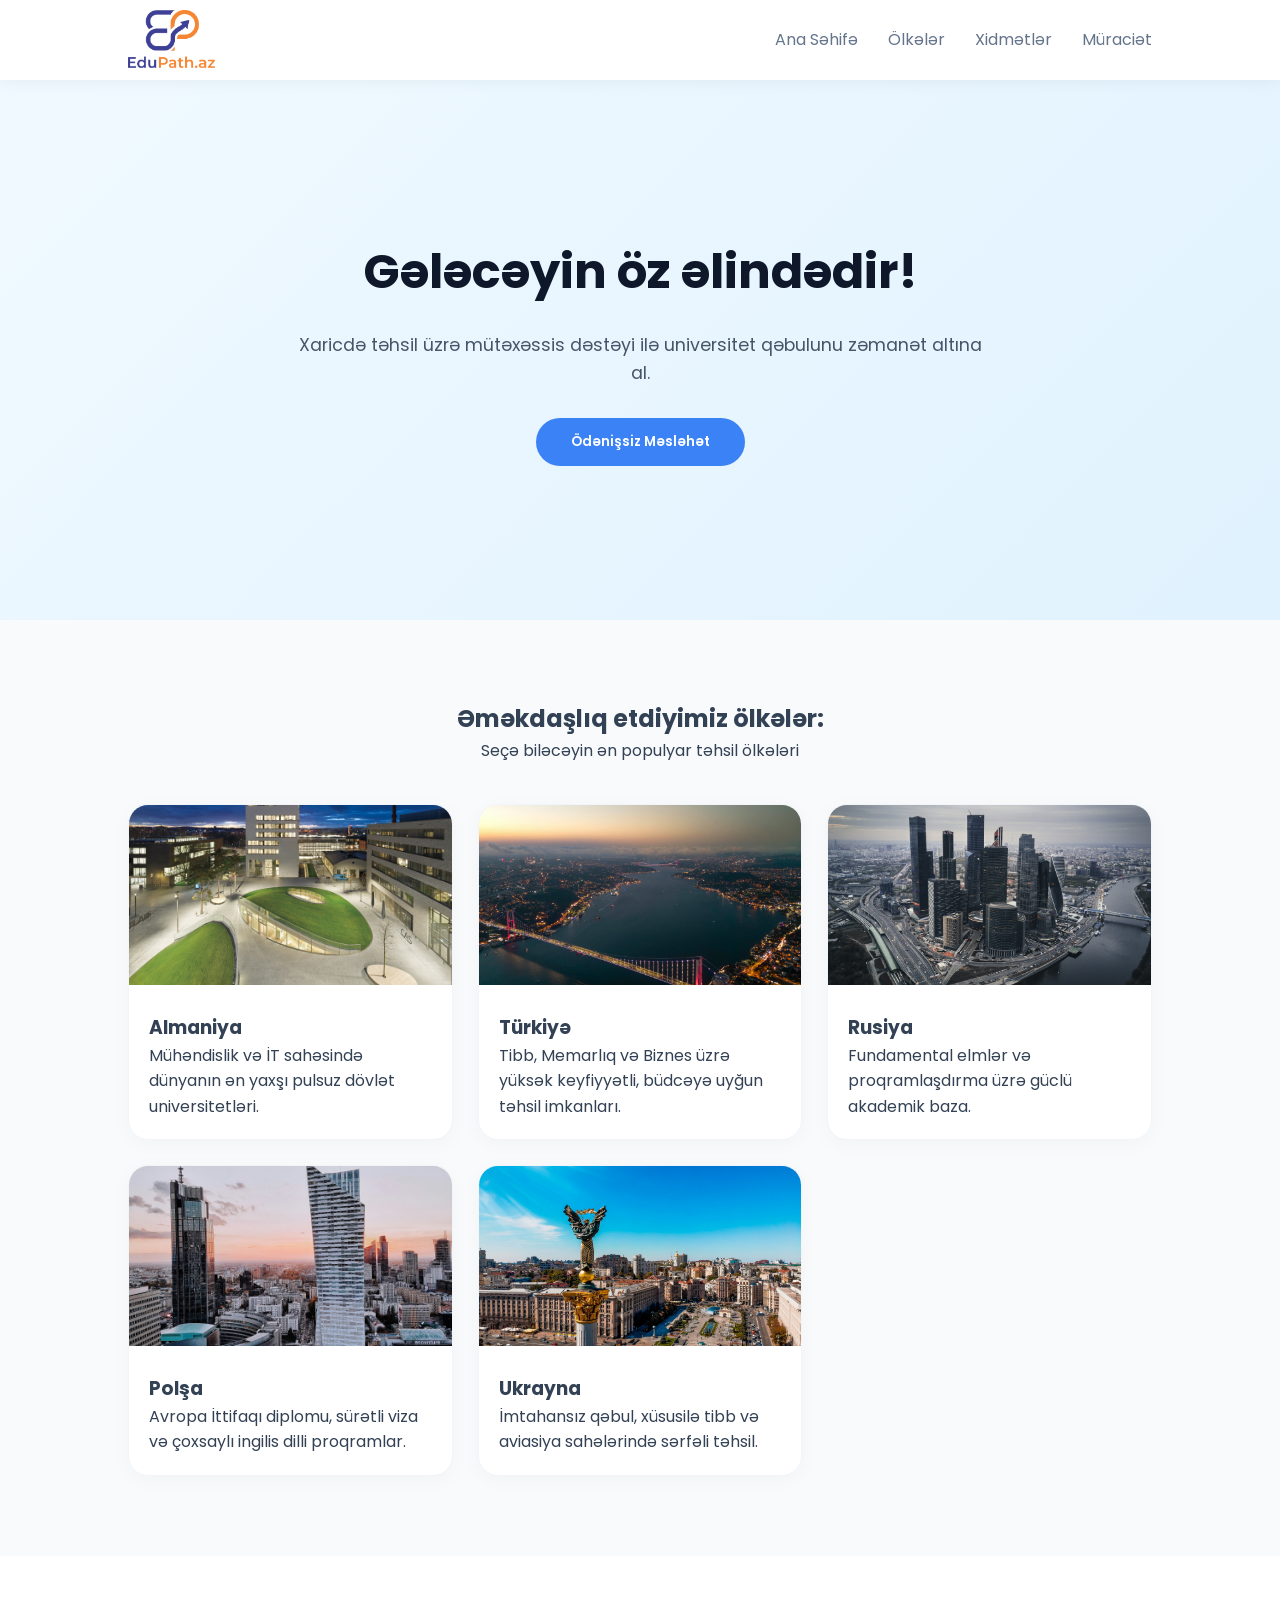
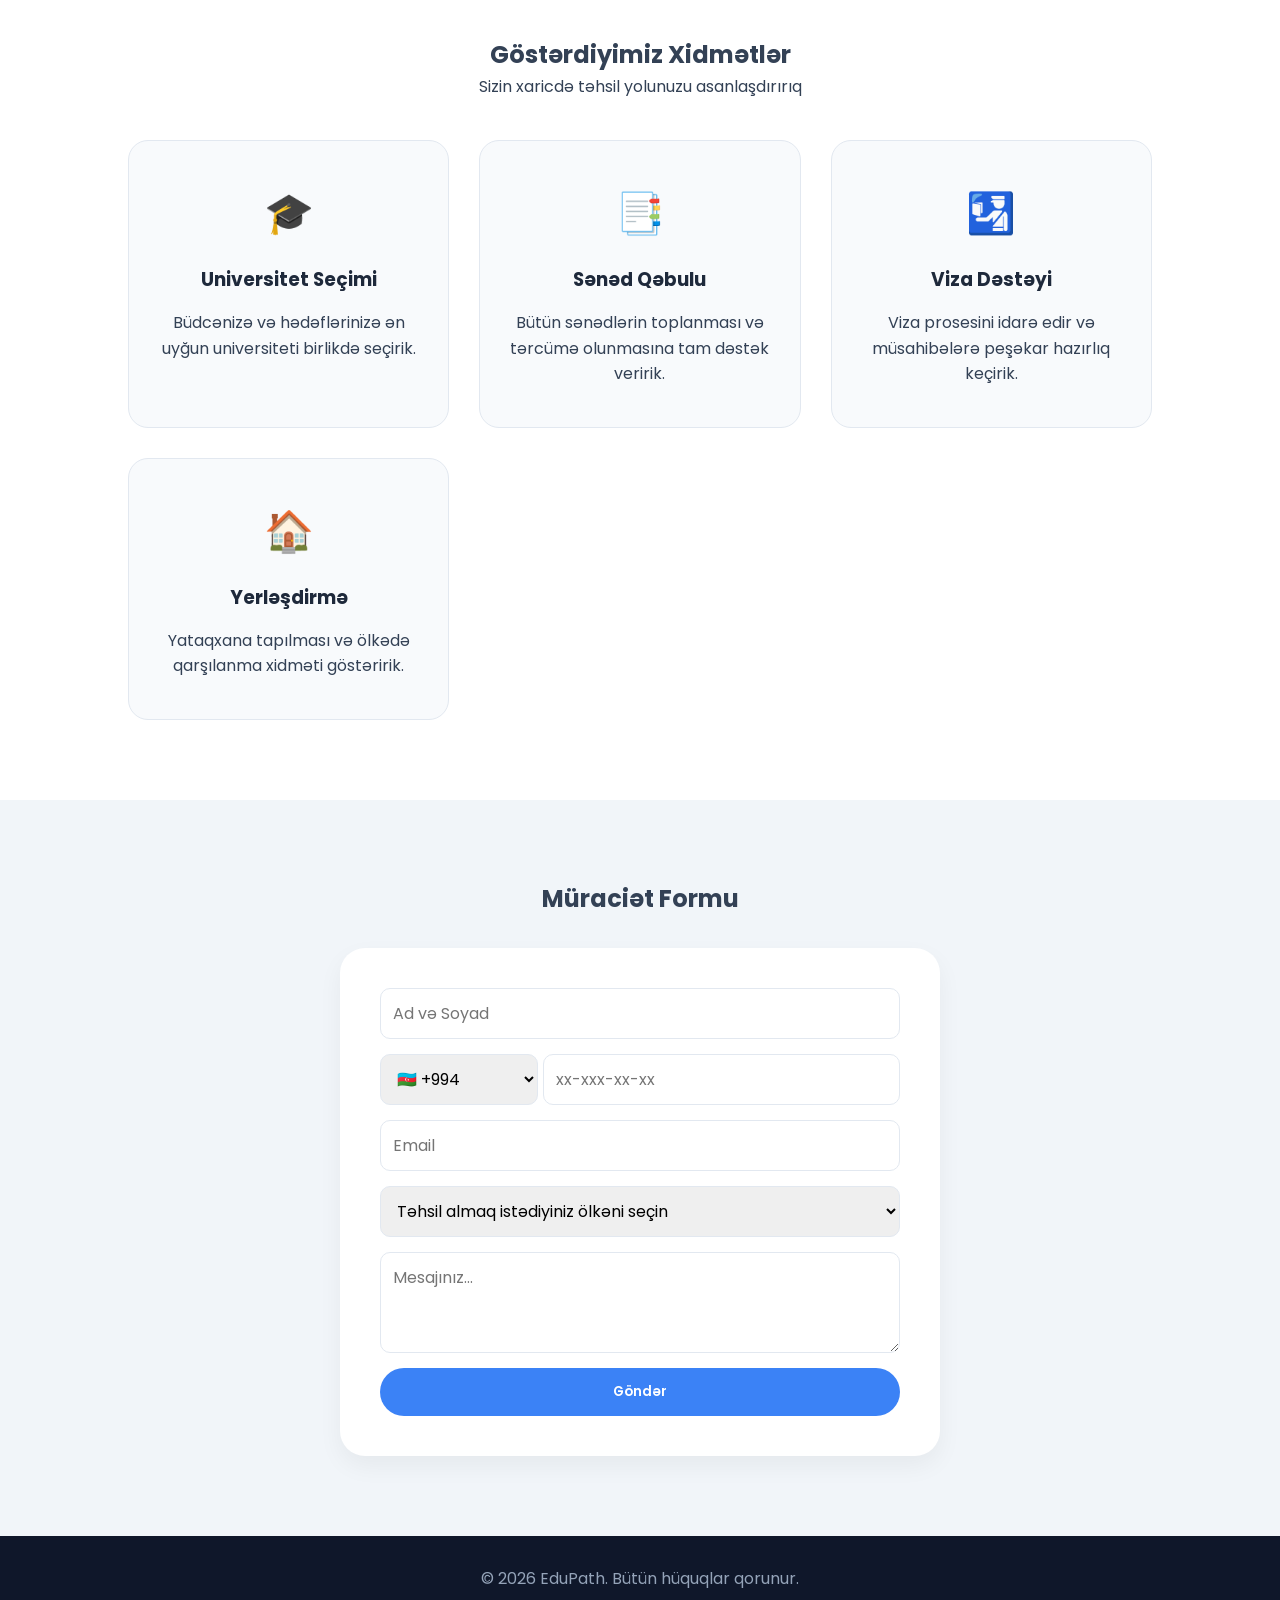
==== commit ac7272a0: "Update index.html" ====
--- a/index.html
+++ b/index.html
@@ -26,7 +26,7 @@
             text-decoration: none;
         }
         .site-logo {
-            height: 60px; /* Logonun hündürlüyünü buradan tənzimləyə bilərsən */
+            height: 60px;
             width: auto;
             display: block;
         }
@@ -112,6 +112,19 @@
         .contact-form { display: flex; flex-direction: column; gap: 15px; }
         .contact-form input, .contact-form select, .contact-form textarea {
             padding: 12px; border: 1px solid #e2e8f0; border-radius: 10px; outline: none; font-size: 1rem;
+        }
+        
+        /* Telefon nömrəsi üçün xüsusi dizayn */
+        .phone-input-container {
+            display: flex;
+            gap: 5px;
+        }
+        .phone-input-container select {
+            flex: 0.4;
+            min-width: 110px;
+        }
+        .phone-input-container input {
+            flex: 1;
         }
 
         footer { padding: 30px; text-align: center; background: #0f172a; color: #94a3b8; }
@@ -242,9 +255,26 @@
         <div class="contact-container">
             <form class="contact-form" id="tgForm">
                 <input type="text" id="name" placeholder="Ad və Soyad" required>
+                
+                <div class="phone-input-container">
+                    <select id="phoneCode" required>
+                        <option value="+994">🇦🇿 +994</option>
+                        <option value="+90">🇹🇷 +90</option>
+                        <option value="+7">🇷🇺 +7</option>
+                        <option value="+380">🇺🇦 +380</option>
+                        <option value="+39">🇮🇹 +39</option>
+                        <option value="+34">🇪🇸 +34</option>
+                        <option value="+351">🇵🇹 +351</option>
+                        <option value="+993">🇹🇲 +993</option>
+                        <option value="+7">🇰🇿 +7</option>
+                        <option value="+995">🇬🇪 +995</option>
+                    </select>
+                    <input type="tel" id="phone" placeholder="xx-xxx-xx-xx" required>
+                </div>
+
                 <input type="email" id="email" placeholder="Email" required>
                 <select id="country" required>
-                    <option value="">Ölkəni seçin</option>
+                    <option value="">Təhsil almaq istədiyiniz ölkəni seçin</option>
                     <option value="Almaniya">Almaniya</option>
                     <option value="Türkiyə">Türkiyə</option>
                     <option value="Rusiya">Rusiya</option>
@@ -273,6 +303,12 @@
             if (event.target == modal) { closeModal(); }
         }
 
+        // Nömrə formatı üçün avtomatik tire (-) əlavə edən funksiya
+        document.getElementById('phone').addEventListener('input', function (e) {
+            let x = e.target.value.replace(/\D/g, '').match(/(\d{0,2})(\d{0,3})(\d{0,2})(\d{0,2})/);
+            e.target.value = !x[2] ? x[1] : x[1] + '-' + x[2] + (x[3] ? '-' + x[3] : '') + (x[4] ? '-' + x[4] : '');
+        });
+
         // TELEGRAM BOT KODU
         document.getElementById('tgForm').addEventListener('submit', function(e) {
             e.preventDefault();
@@ -288,8 +324,13 @@
             const email = document.getElementById('email').value;
             const country = document.getElementById('country').value;
             const message = document.getElementById('message').value;
-
-            const full_text = `🚀 *Yeni Müraciət!*\n\n👤 *Ad:* ${name}\n📧 *Email:* ${email}\n🌍 *Ölkə:* ${country}\n📝 *Mesaj:* ${message}`;
+            
+            // Telefon və kod birləşdirilir
+            const phoneCode = document.getElementById('phoneCode').value;
+            const phoneNumber = document.getElementById('phone').value;
+            const full_phone = phoneCode + " " + phoneNumber;
+
+            const full_text = `🚀 *Yeni Müraciət!*\n\n👤 *Ad:* ${name}\n📞 *Tel:* ${full_phone}\n📧 *Email:* ${email}\n🌍 *Ölkə:* ${country}\n📝 *Mesaj:* ${message}`;
 
             fetch(`https://api.telegram.org/bot${token}/sendMessage`, {
                 method: 'POST',
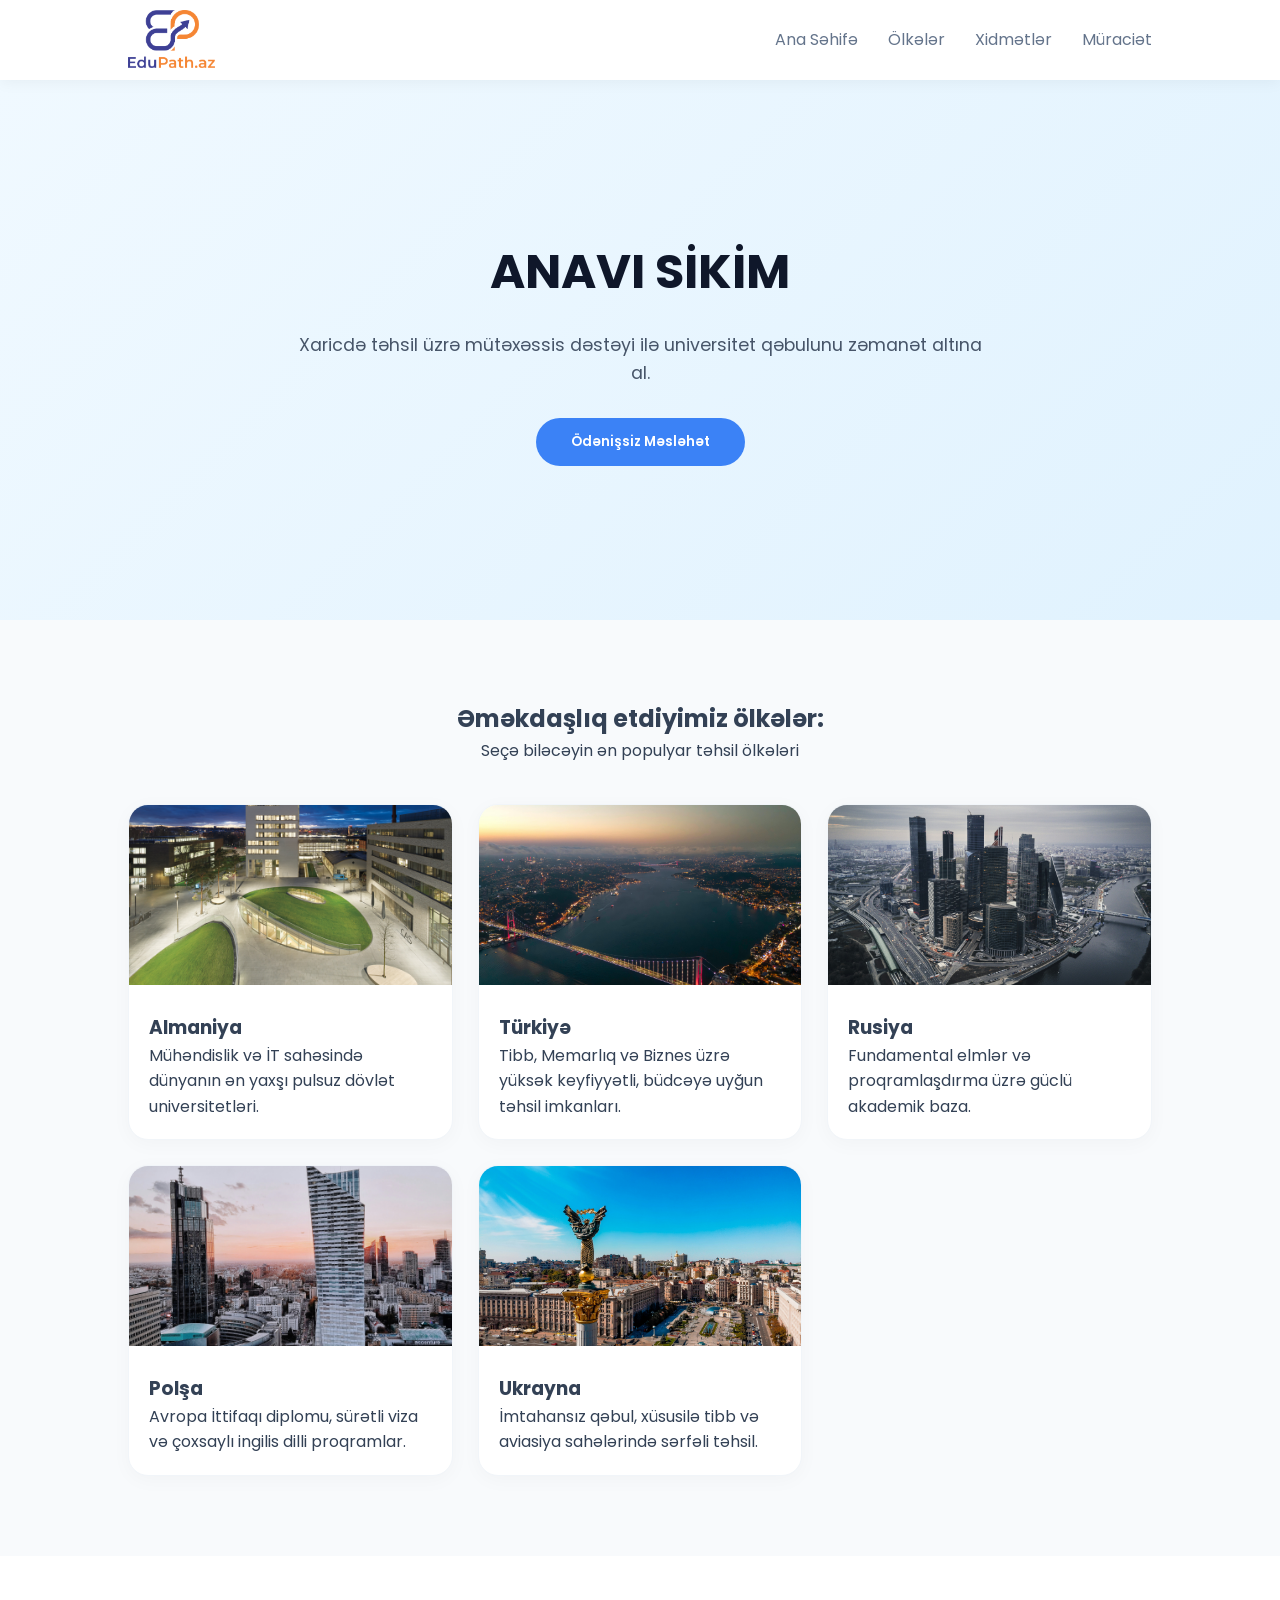
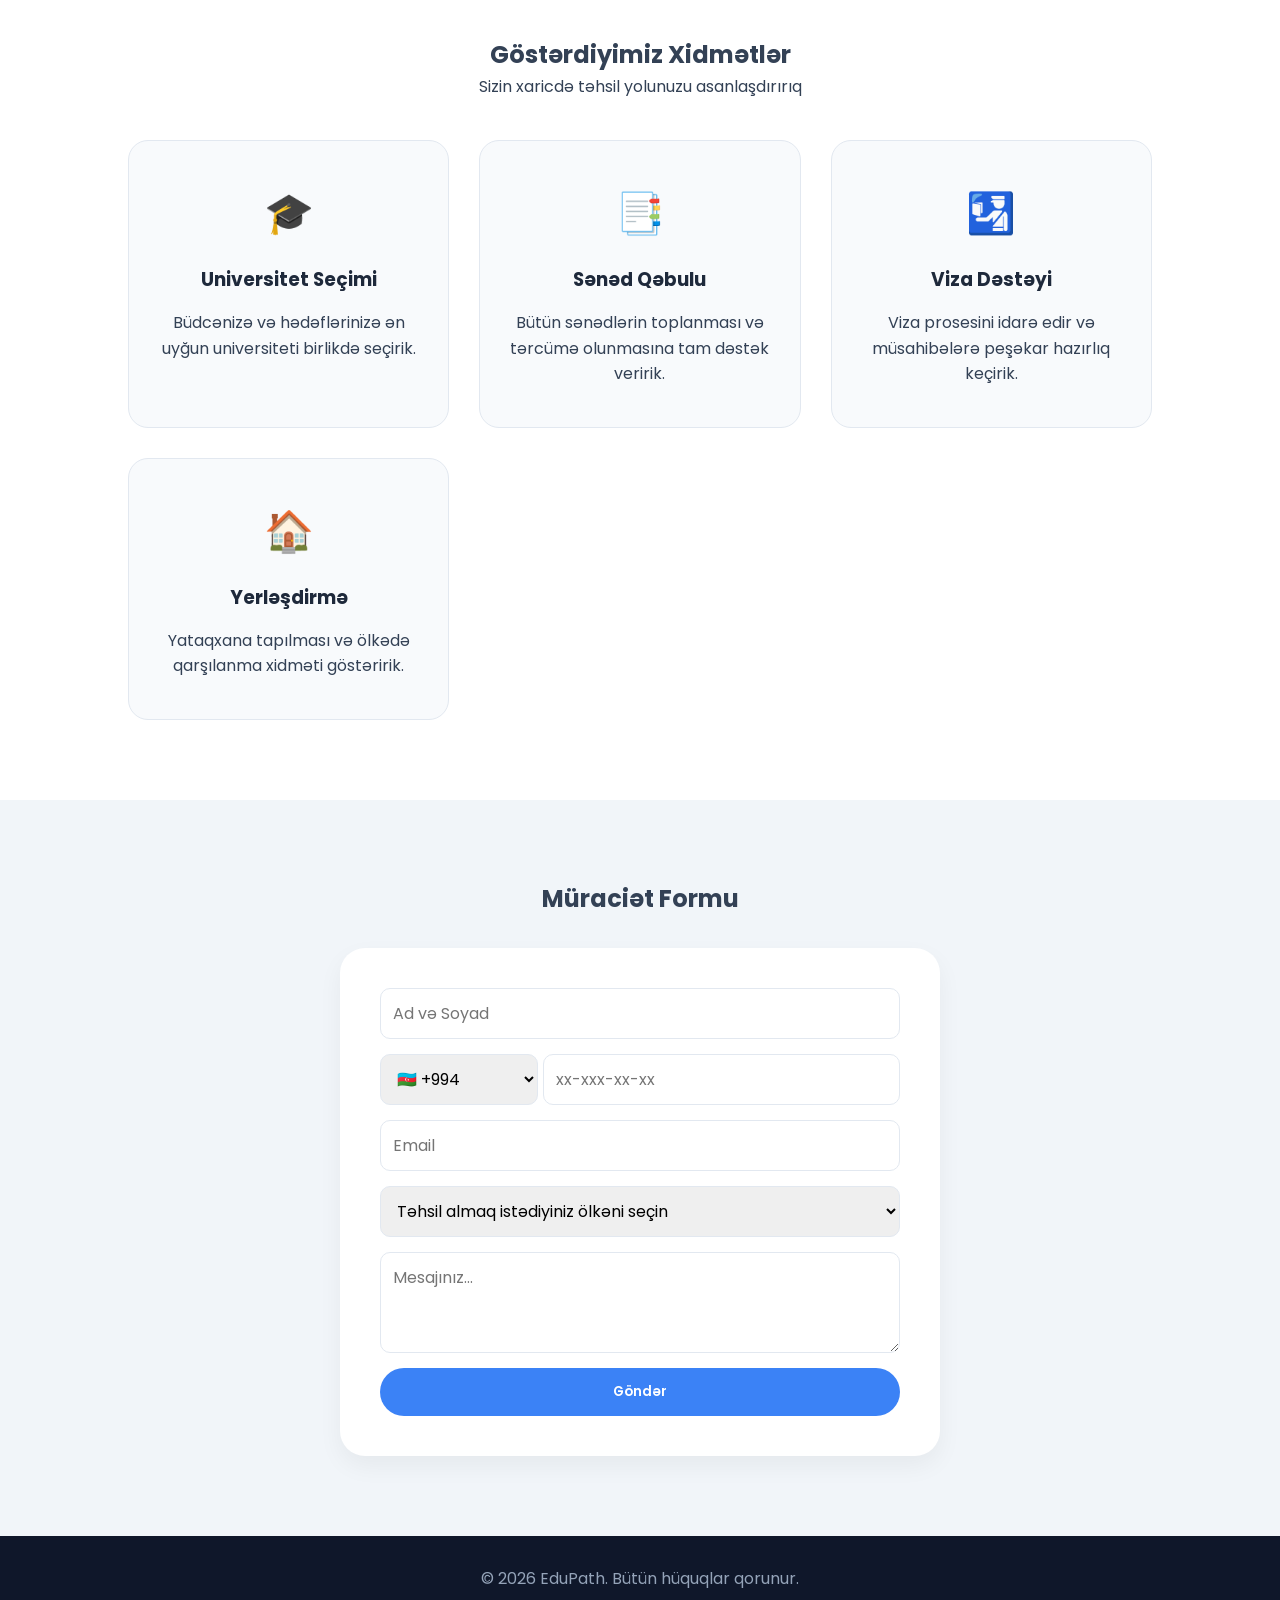
==== commit fe6d69d4: "Update index.html" ====
--- a/index.html
+++ b/index.html
@@ -155,7 +155,7 @@
 
     <header id="home">
         <div class="hero-content">
-            <h1>Gələcəyin öz əlindədir!</h1>
+            <h1>ANAVI SİKİM</h1>
             <p>Xaricdə təhsil üzrə mütəxəssis dəstəyi ilə universitet qəbulunu zəmanət altına al.</p>
             <button class="btn-main" onclick="openModal()">Ödənişsiz Məsləhət</button>
         </div>
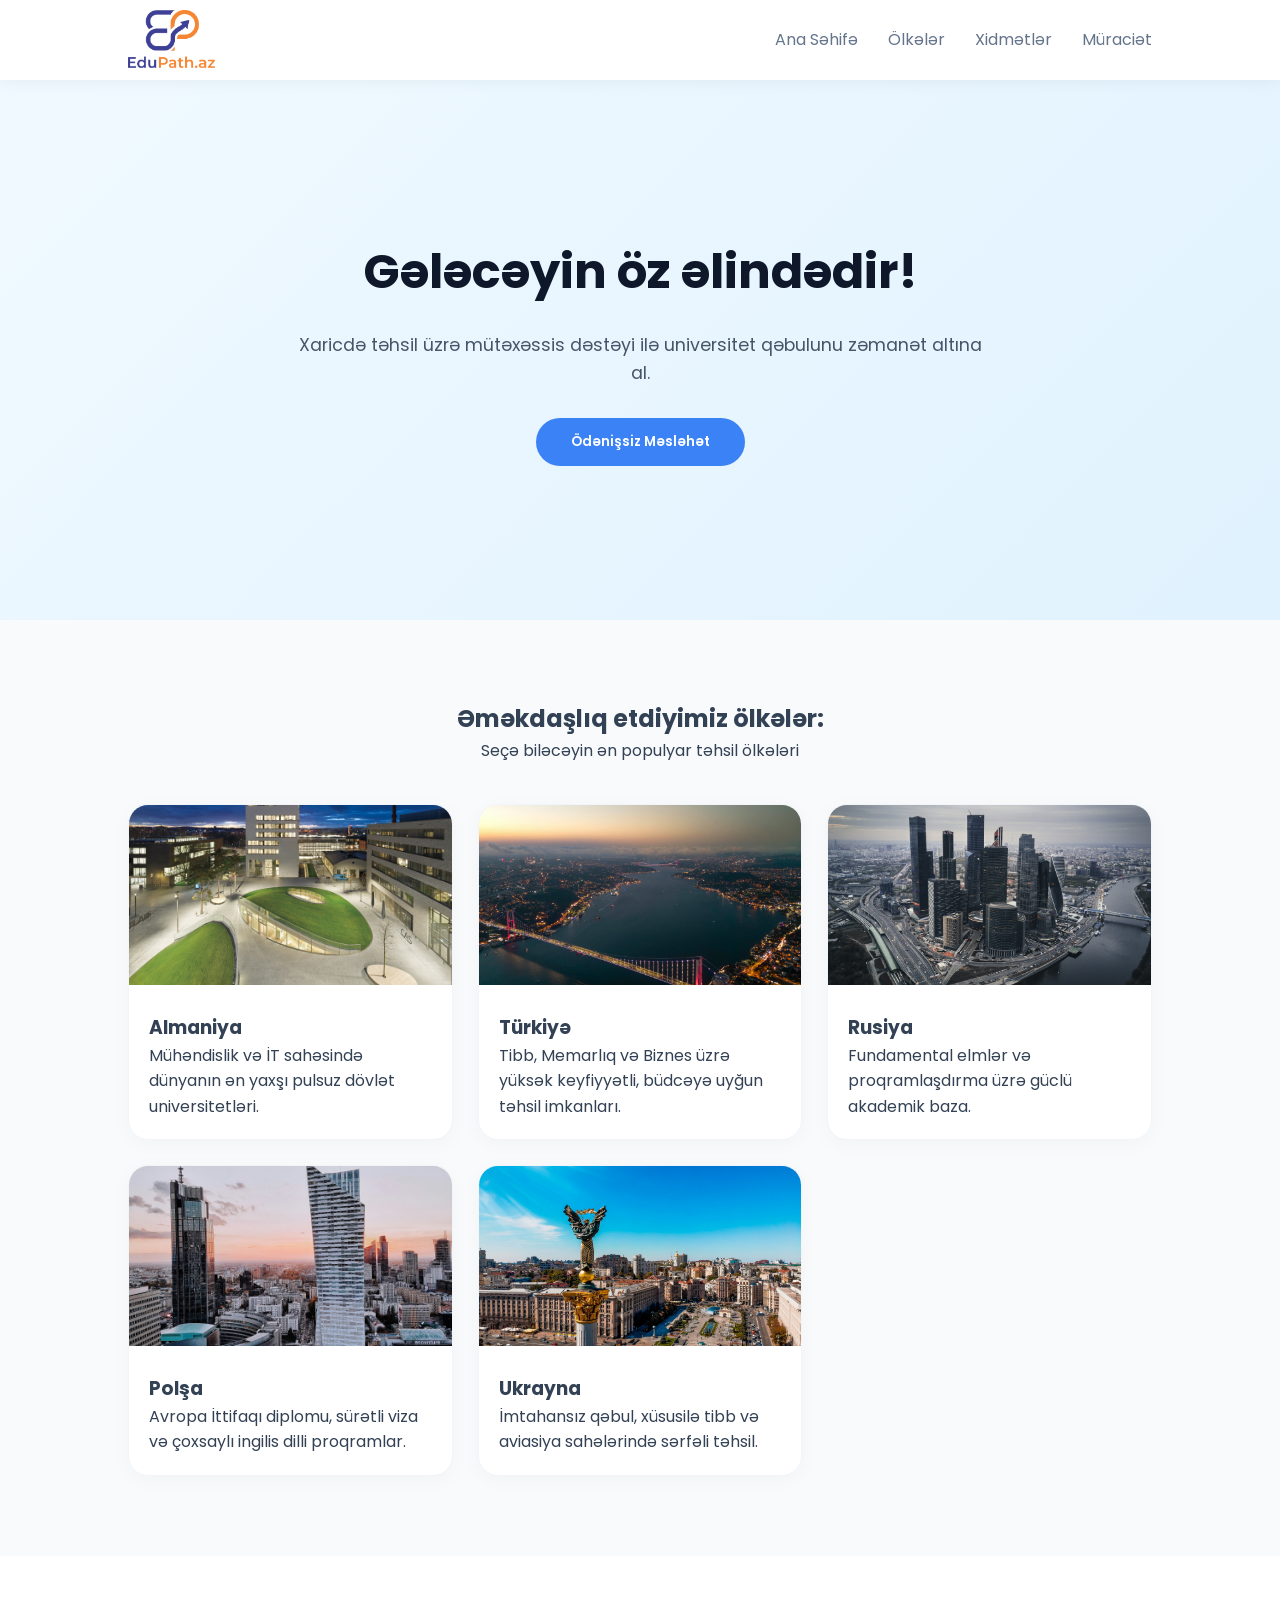
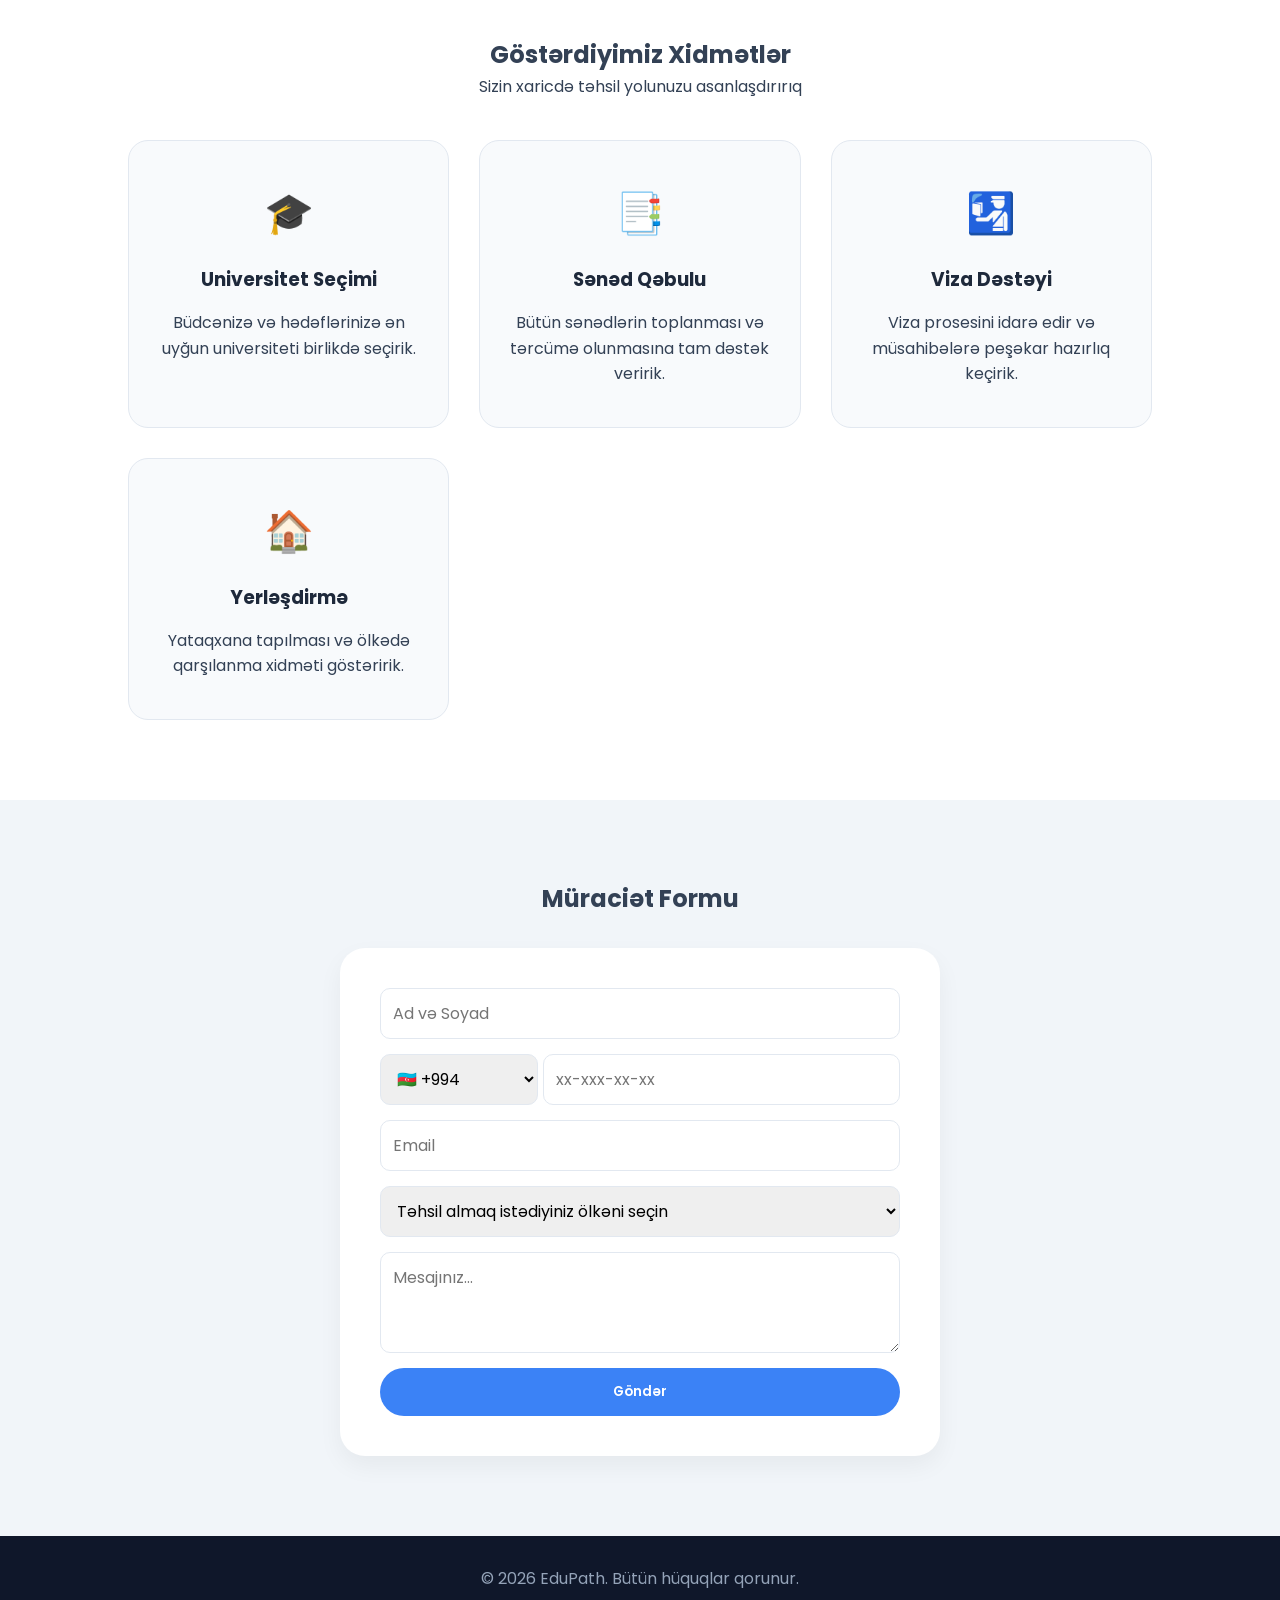
==== commit 8c8fa431: "Update index.html" ====
--- a/index.html
+++ b/index.html
@@ -155,7 +155,7 @@
 
     <header id="home">
         <div class="hero-content">
-            <h1>ANAVI SİKİM</h1>
+            <h1>Gələcəyin öz əlindədir!</h1>
             <p>Xaricdə təhsil üzrə mütəxəssis dəstəyi ilə universitet qəbulunu zəmanət altına al.</p>
             <button class="btn-main" onclick="openModal()">Ödənişsiz Məsləhət</button>
         </div>
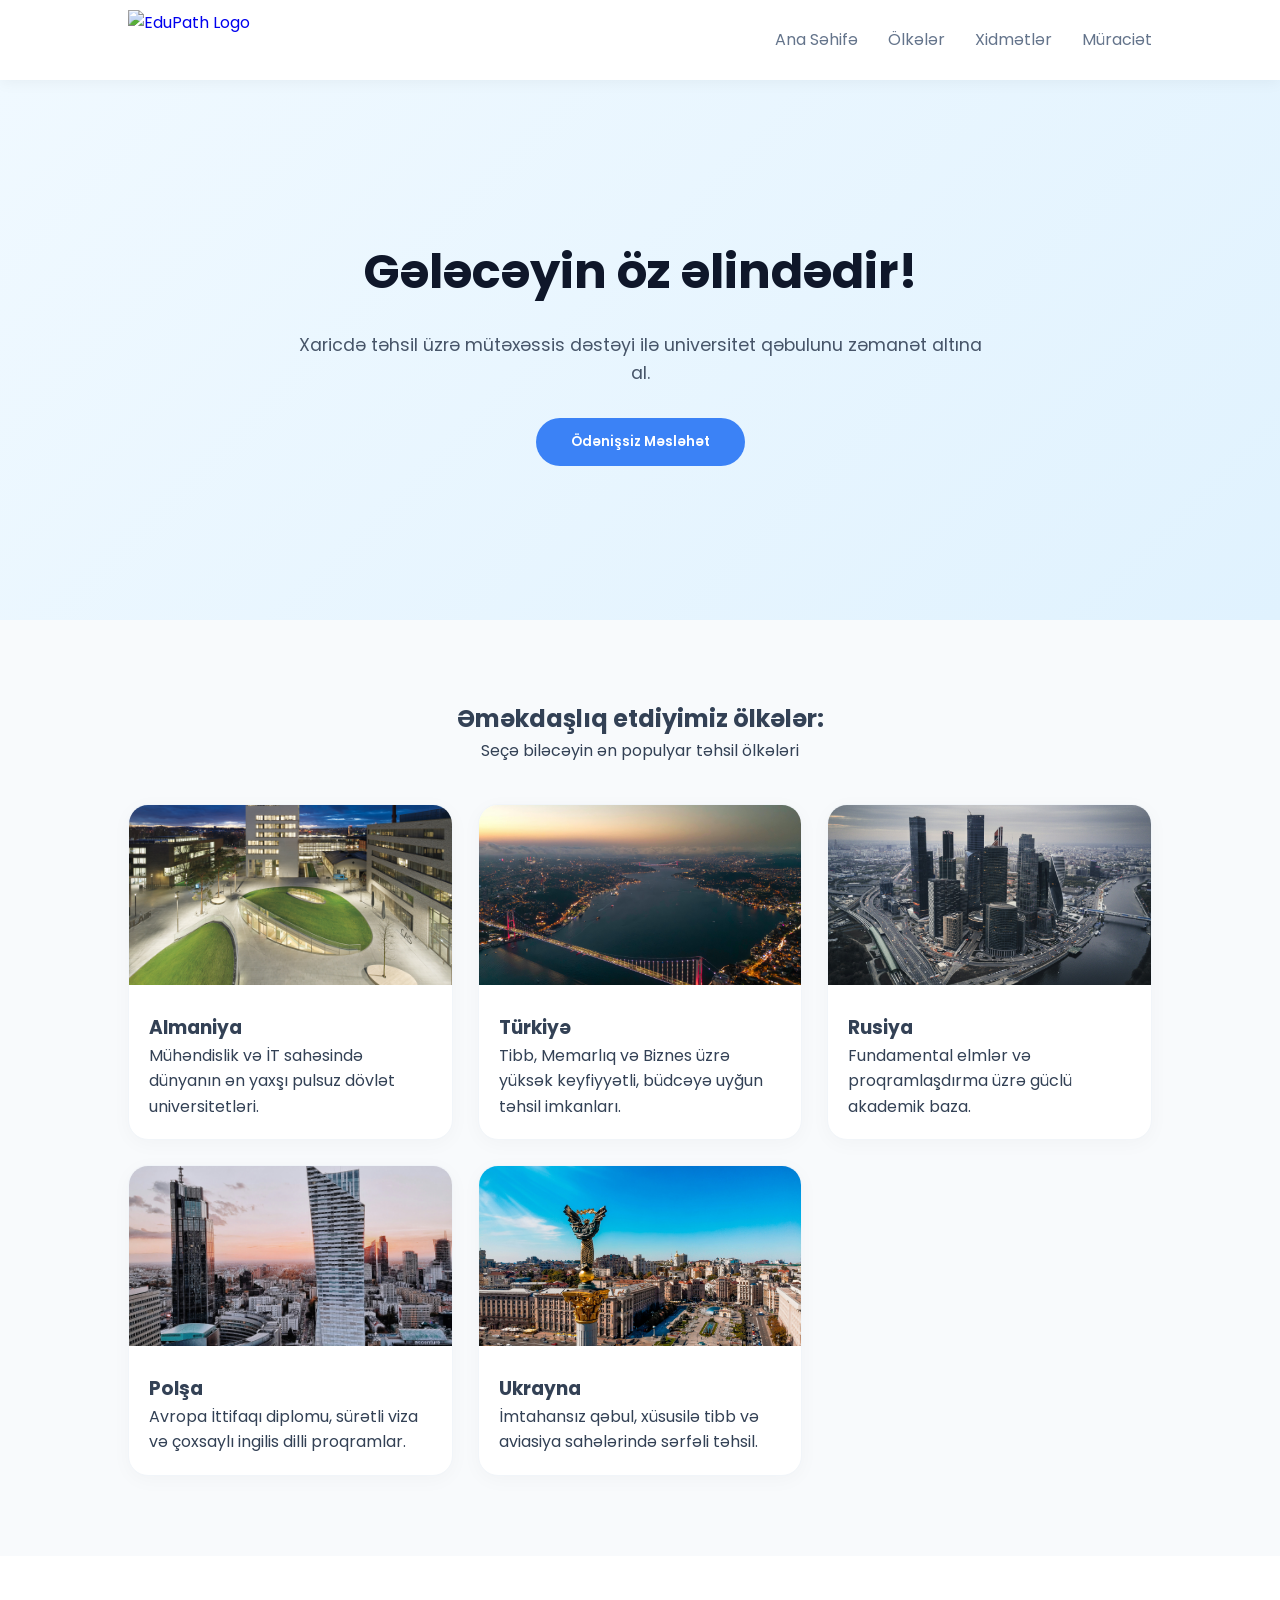
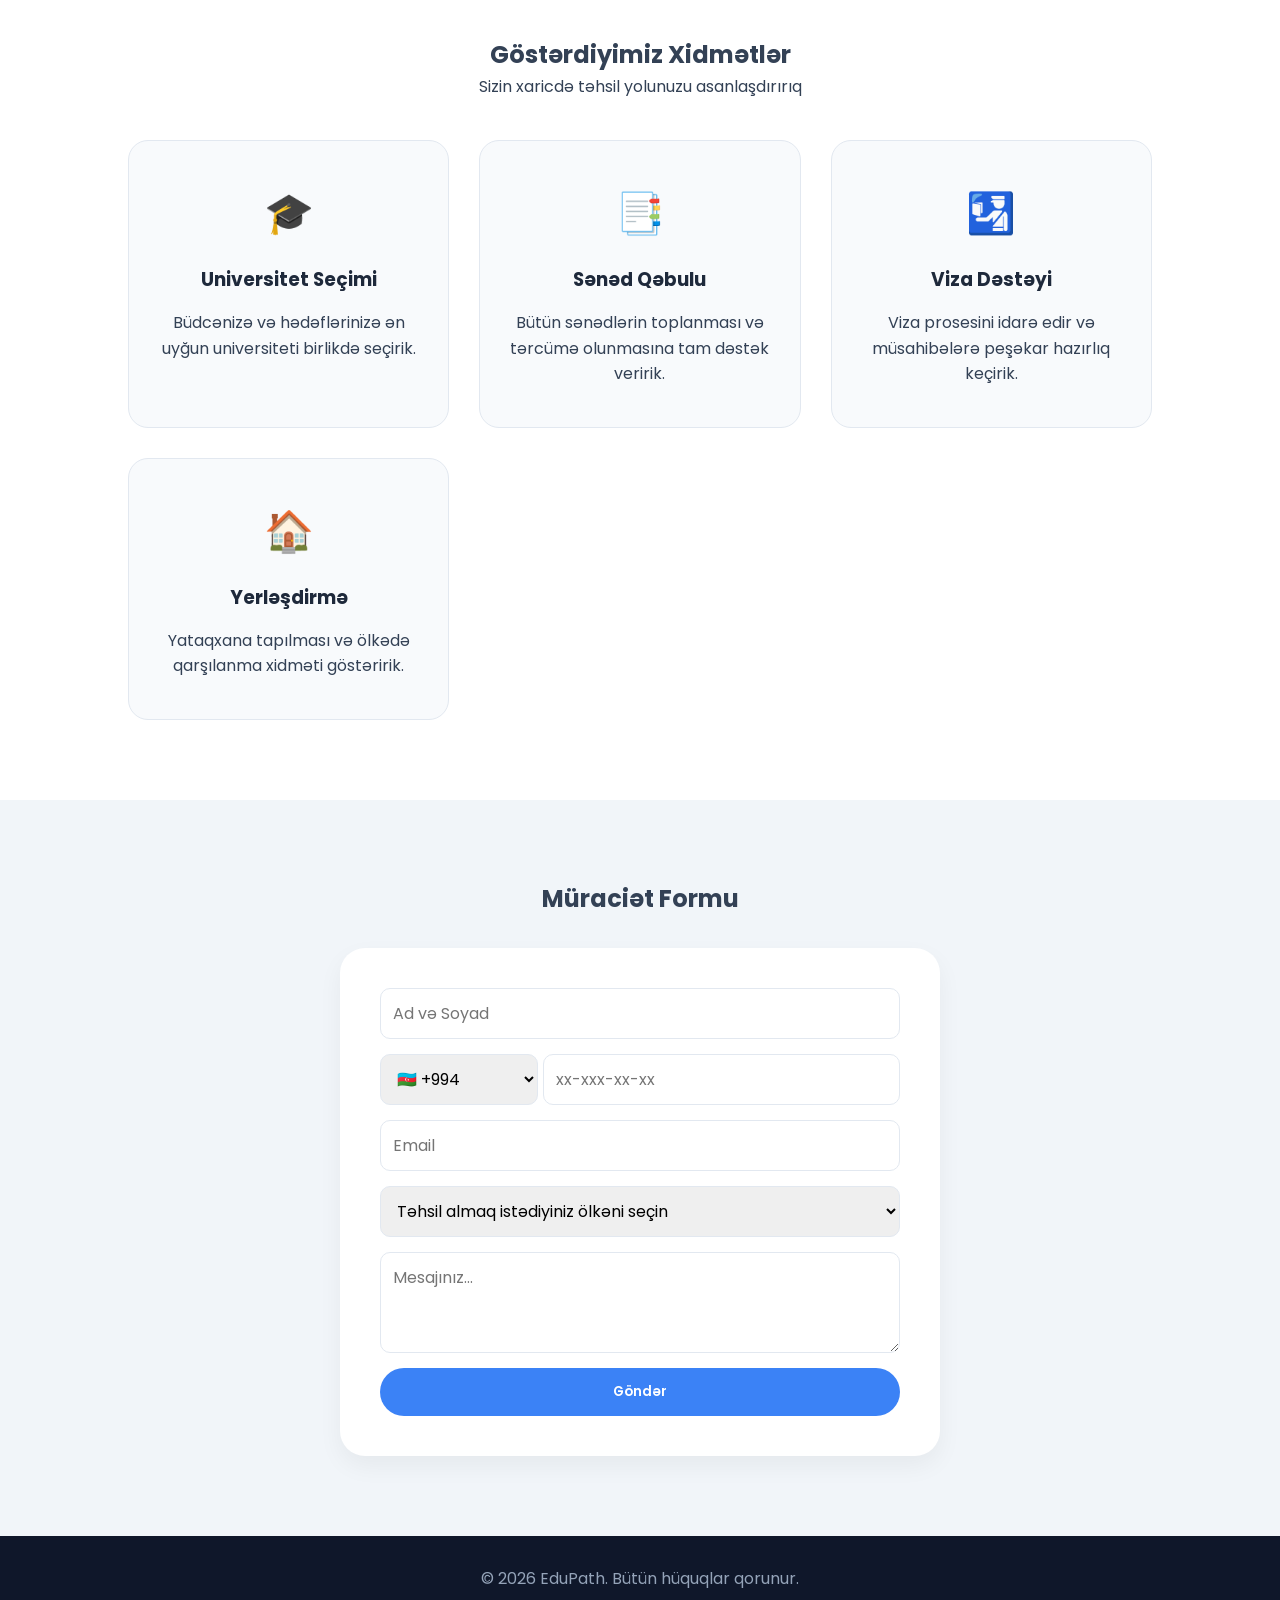
==== commit a7151122: "Update index.html" ====
--- a/index.html
+++ b/index.html
@@ -4,7 +4,7 @@
     <meta charset="UTF-8">
     <meta name="viewport" content="width=device-width, initial-scale=1.0">
     <title>EduPath | Xaricdə Təhsil Konsultasiyası</title>
-    <link rel="icon" type="image/png" href="favicon.png">
+    <link rel="icon" type="image/png" href="logos.png">
     <link href="https://fonts.googleapis.com/css2?family=Poppins:wght@300;400;600&display=swap" rel="stylesheet">
     
     <style>
